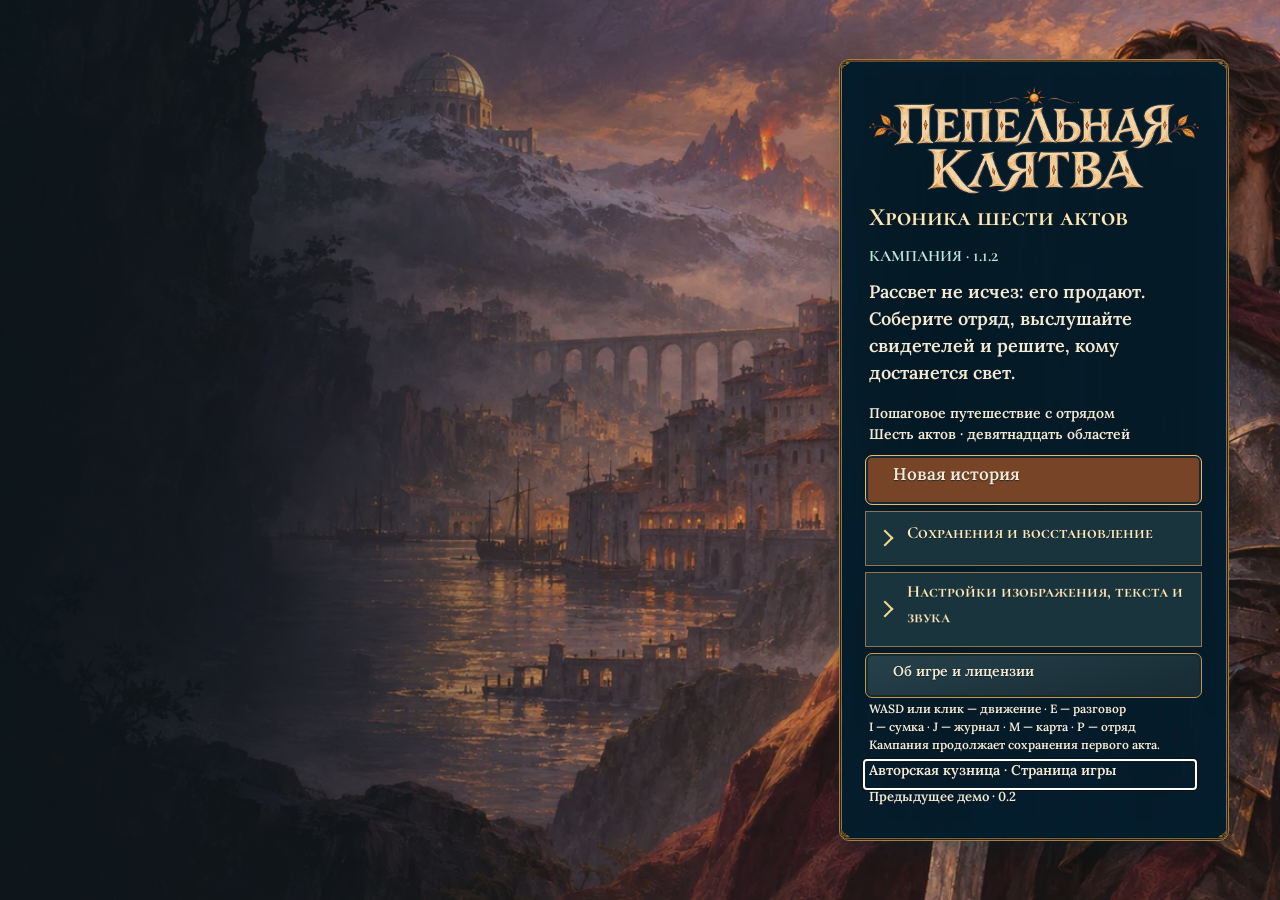
==== act1.html @ 3344eede "Release Ashen Oath 1.1.2 with motion-captured locomotion" ====
<!doctype html>
<html lang="ru"><head><meta charset="utf-8"><meta name="viewport" content="width=device-width,initial-scale=1,viewport-fit=cover"><meta name="theme-color" content="#132b36"><title>Пепельная клятва · Кампания — Авторская кузница</title><link rel="stylesheet" href="act1.css?v=0.16.0-demo-poster-20261105-0717dfc3104f"><link rel="stylesheet" href="interface-windows.css?v=0.16.0-demo"><link rel="stylesheet" href="navigation.css?v=0.16.0-demo-phonehud2"><link rel="stylesheet" href="quest-arrow.css?v=0.16.0-demo"><link rel="stylesheet" href="loader-ads.css?v=20261113-vk4"><link rel="stylesheet" href="painted.css?v=roads-018"><link rel="stylesheet" href="forged.css?v=forged-019"><link rel="stylesheet" href="campaign.css?v=motion-110"></head><body>
<canvas id="actWorld" tabindex="-1" aria-label="Трёхмерный мир Пепельной клятвы"></canvas>
<div id="saveStatus" class="save-status" role="status" aria-live="polite"></div><div id="actHud" hidden></div><div id="actToast" role="status" aria-live="polite" hidden></div>
<section id="actMenu"><div id="menuCard" class="menu-card" role="region" aria-label="Главное меню"></div></section>
<div id="areaLoading" data-area-loading hidden><progress id="areaProgress" max="100" aria-label="Готовность локации"></progress></div>
<dialog id="gameModal" class="modal" aria-label="Окно игры"><div id="modalContent" class="panel"></div></dialog>
<input type="file" id="saveFile" accept=".json,.rpgsave.json" hidden>
<script src="loader-ads.js?v=20261113-vk4" defer></script>
<script type="module" src="src/act1/main.js?v=stride-112"></script>
</body></html>
---- act1.css ----
:root{color-scheme:dark;--ink:#ecdfc1;--gold:#c6a15e;--black:#10151b}*{box-sizing:border-box}html,body{margin:0;width:100%;height:100%;overflow:hidden;background:#131b20}button,input{font:inherit}button{cursor:pointer}button:disabled{cursor:default;opacity:.48}button:focus-visible,[tabindex]:focus-visible,input:focus-visible{outline:2px solid #f4d580;outline-offset:4px}[hidden]{display:none!important}#actWorld{position:fixed;inset:0;width:100%;height:100%;touch-action:none}.bitmap-text{display:block;max-width:100%;height:auto;object-fit:contain;pointer-events:none;user-select:none}.sprite{background-repeat:no-repeat;background-size:400% 400%;flex-shrink:0}.sprite.icons{background-image:url(assets/act1/item-icons.png);width:58px;height:58px}.sprite.portraits{background-image:url(assets/act1/portraits.png);width:76px;height:76px;border:1px solid #bd9b5266;border-radius:7px}.panel{position:relative;padding:36px 30px 26px;isolation:isolate}.panel:before{content:'';position:absolute;inset:0;background-image:url(assets/act1/ui-kit.png);background-size:400% 400%;background-position:var(--cell-x,0%) var(--cell-y,0%);pointer-events:none;z-index:-1}.panel:after{content:'';position:absolute;inset:25px 23px 23px;background:#10171bf0;z-index:-2;pointer-events:none}.paint-button{position:relative;border:0;background-image:url(assets/act1/ui-kit.png);background-size:400% 400%;background-position:0% 33.333%;background-color:transparent;min-height:52px;min-width:125px;padding:14px 24px;display:flex;align-items:center;justify-content:center;gap:8px}.paint-button:hover:not(:disabled){background-position:33.333% 33.333%}.paint-button:active:not(:disabled){background-position:66.666% 33.333%}.paint-button.small{min-height:42px;padding:10px 16px;min-width:90px}.paint-button.selected{filter:brightness(1.35)}#actHud{position:fixed;inset:0;pointer-events:none}#actHud button,#actHud .party-card{pointer-events:auto}.hud-top{position:absolute;top:10px;left:18px;right:18px;display:flex;gap:12px;align-items:flex-start;justify-content:space-between}.objective-panel{width:min(430px,44vw)}.hud-controls{display:flex;gap:4px;flex-wrap:wrap;justify-content:flex-end;max-width:460px}.party-strip{position:absolute;bottom:12px;left:12px;display:flex;gap:4px;max-width:65vw}.party-card{width:176px;padding:29px 17px 18px;display:flex;gap:7px;align-items:center;cursor:pointer}.party-card .portraits{width:52px;height:64px}.party-card.active{filter:brightness(1.25)}.party-values{min-width:0;flex:1}.meter{height:6px;background:#0b1118;border:1px solid #7b7143;margin:4px}.meter i{display:block;height:100%;background:#b84f46}.meter.mp i{background:#508ca8}.near-panel{position:absolute;right:20px;bottom:18px;width:290px}.near-panel .paint-button{width:100%}.location-label{position:absolute;left:50%;top:8px;transform:translateX(-50%);padding:8px 18px;background:#0d171ba6;border-bottom:1px solid #b896514d}.battle-panel{position:absolute;right:18px;bottom:18px;width:min(550px,44vw);max-height:73vh;overflow:auto}.battle-targets{display:flex;gap:4px;flex-wrap:wrap;margin:8px 0}.battle-actions{display:grid;grid-template-columns:1fr 1fr;gap:4px}.battle-log{max-height:100px;overflow:auto;background:#0d141bbb;padding:8px;border:1px solid #8a714444}.battle-items{max-height:170px;overflow:auto}.modal{width:min(1080px,94vw);max-height:91vh;overflow:auto;padding:46px 38px 30px;border:0;background:#111a20f2;color:var(--ink);border-radius:9px;box-shadow:0 25px 120px #000e}.modal::backdrop{background:#050910aa;backdrop-filter:blur(4px)}.modal:before{position:fixed;pointer-events:none}.modal-header{display:flex;align-items:center;justify-content:space-between;gap:12px;margin-bottom:12px}.modal-body{position:relative}.row{display:flex;align-items:center;gap:12px}.column{display:flex;flex-direction:column;gap:10px}.wrap{flex-wrap:wrap}.grow{flex:1;min-width:0}.scroll{max-height:65vh;overflow:auto;padding-right:7px}.dialogue-row{align-items:flex-start;min-height:155px}.dialogue-row .portraits{width:156px;height:190px}.choice-list{display:flex;flex-direction:column;gap:4px;margin-top:16px}.choice-list .paint-button{justify-content:flex-start;padding:17px 28px}.inventory-layout{display:grid;grid-template-columns:210px 1fr 240px;gap:16px}.bag-grid{display:grid;grid-template-columns:repeat(6,minmax(48px,1fr));gap:6px}.item-slot{position:relative;min-width:0;aspect-ratio:1;border:0;background-image:url(assets/act1/ui-kit.png);background-size:400% 400%;background-position:0% 66.666%;background-color:transparent;padding:8px;display:grid;place-items:center;touch-action:none;cursor:pointer}.item-slot .icons{width:100%;height:100%}.item-slot img.qty{position:absolute;right:3px;bottom:2px;width:auto;max-width:75%;height:18px}.item-slot.selected{outline:2px solid #edcb75}.item-slot.drag-over{outline:3px solid #83c9a4}.item-slot.gear-slot{width:72px;height:72px}.gear-row{display:flex;align-items:center;gap:6px;margin:8px 0}.item-detail{padding:14px;background:#090f16a8;border:1px solid #8c733b66;min-height:230px}.drag-preview{position:fixed;width:72px;height:72px;pointer-events:none;z-index:1000;filter:drop-shadow(0 7px 7px #0009)}.shop-list{display:grid;grid-template-columns:repeat(2,1fr);gap:8px}.shop-entry{display:flex;align-items:center;border:1px solid #9f865a44;padding:8px;gap:9px}.quest-entry{border-bottom:1px solid #9b824d44;padding:10px 0}.quest-entry.done{opacity:.55}.world-map{width:100%;height:300px;object-fit:contain;background:#111d23;border:1px solid #8d784e66}#actToast{position:fixed;left:50%;bottom:215px;transform:translateX(-50%);pointer-events:none;z-index:70;background:#10201fe8;border:1px solid #ab8b4d66;padding:8px 18px;border-radius:5px;max-width:80vw}#actMenu{position:fixed;inset:0;background:#0e171d url(assets/act1/gilded-menu-background.png?v=poster-20261105-0717dfc3104f) center/cover;z-index:90;display:flex;align-items:center;justify-content:flex-end;padding:5vw}.menu-card{width:400px;max-height:90vh;overflow:auto;background:#0b131ad4;padding:32px;border:1px solid #ad8e4655;border-radius:8px;box-shadow:0 15px 60px #0009}.menu-card .paint-button{width:100%;margin:5px 0}.menu-card .intro{margin:12px 0 20px}.menu-setting{display:flex;align-items:center;justify-content:space-between;margin:10px 0}.menu-setting input{width:130px;accent-color:#bd9658}::-webkit-scrollbar{width:8px}::-webkit-scrollbar-thumb{background:#76633e;border-radius:5px}body.reduced *{scroll-behavior:auto!important}@media(max-width:1000px){.hud-controls{max-width:320px}.hud-controls .paint-button{min-width:70px;padding:10px 14px}.party-card{width:137px;padding:22px 11px 15px}.party-card .portraits{width:42px;height:50px}.objective-panel{width:330px;padding:30px 23px 22px}.inventory-layout{grid-template-columns:160px 1fr}.item-detail{grid-column:1/-1;min-height:100px}.battle-panel{width:430px}.menu-card{width:360px}}@media(max-width:700px){.hud-top{left:5px;right:5px;top:5px}.location-label{display:none}.objective-panel{width:52vw;padding:25px 17px 16px}.hud-controls{max-width:44vw}.party-strip{max-width:100vw;left:0;bottom:0;gap:0}.party-card{width:24vw;padding:25px 10px 15px;display:block}.party-card .portraits{display:none}.near-panel{bottom:145px;right:8px;width:230px}.battle-panel{width:94vw;right:3vw;bottom:140px;max-height:48vh}.inventory-layout{grid-template-columns:1fr}.bag-grid{grid-template-columns:repeat(5,1fr)}.gear-row{display:inline-flex}.shop-list{grid-template-columns:1fr}.dialogue-row .portraits{width:90px;height:120px}.modal{padding:26px 18px}.menu-card{width:100%;background:#0b131aeb}#actMenu{padding:4vw;align-items:flex-end}.menu-card .intro{display:none}}

.modal{padding:0;background:transparent}.modal>.panel{min-height:260px;padding:48px 40px 35px}.modal:before{content:none}

.save-status{position:fixed;left:22px;bottom:178px;pointer-events:none;z-index:6;padding:2px 8px;background:#101a20b8;border-radius:3px}@media(max-width:700px){.save-status{bottom:130px}}
@media (min-width:701px) and (max-width:1300px){.battle-panel{bottom:170px;max-height:calc(100vh - 250px)}}
.battle-panel{pointer-events:auto}
/* Readable surfaces, preserving the gold, steel and crimson palette. */
.panel{isolation:auto;padding:14px;background:linear-gradient(145deg,#292b2aee,#10171df2);border:2px solid #a58146;border-radius:8px;box-shadow:inset 0 0 0 2px #191a1b,0 5px 18px #0008}
.panel:before,.panel:after{content:none}
.paint-button,.paint-button.small{background-image:none;background:linear-gradient(#473d30,#232422);border:1px solid #b28b51;border-radius:6px;min-width:0;min-height:44px;padding:8px 10px;box-shadow:inset 0 1px #f0c97940}
.paint-button:hover:not(:disabled){background:#594a35}.paint-button:active:not(:disabled){background:#693b32}
.item-slot{background-image:none;background:#20242a;border:1px solid #987948;border-radius:5px}
.bitmap-text{flex-shrink:1;min-width:0;max-width:100%;height:auto}
#actHud{display:grid;grid-template-columns:minmax(0,1fr) minmax(280px,38%);grid-template-rows:auto minmax(0,1fr) auto;gap:8px;padding:8px}
.hud-top{position:relative;inset:auto;grid-column:1/-1;grid-row:1;align-items:start}.objective-panel{width:min(360px,45%)}.hud-controls{max-width:58%}
.location-label{top:4px;z-index:2;pointer-events:none}
.party-strip{position:relative;inset:auto;grid-column:1/-1;grid-row:3;max-width:100%;overflow-x:auto;overflow-y:hidden;pointer-events:auto;align-items:stretch}
.party-card{flex:0 0 165px;width:165px;padding:8px;min-width:0}.party-card .portraits{width:48px;height:56px}
.battle-panel{position:relative;inset:auto;grid-column:2;grid-row:2;width:auto;max-height:100%;min-height:0;overflow:auto;pointer-events:auto;align-self:stretch}
.near-panel{position:relative;inset:auto;grid-column:2;grid-row:2;align-self:end;justify-self:end;width:min(290px,100%);pointer-events:auto}
.battle-actions{grid-template-columns:repeat(2,minmax(0,1fr))}.battle-targets .paint-button{flex:1 1 130px}.battle-log{pointer-events:auto}
@media(max-width:700px){#actHud{grid-template-columns:minmax(60px,1fr) minmax(0,68%);gap:4px;padding:4px}.hud-top{gap:4px}.objective-panel{width:48%;padding:8px;max-height:22vh;overflow:auto}.hud-controls{max-width:50%;gap:2px}.hud-controls .paint-button{padding:5px;min-height:36px}.party-card{flex-basis:145px;width:145px;display:flex;padding:6px}.party-card .portraits{display:block;width:35px;height:44px}.battle-panel{width:auto;max-height:100%;padding:8px}.near-panel{width:min(230px,100%)}.save-status{display:none}}
/* The supplied ImageGen atlas has unequal rectangles, not 4×4 cells.
   Bounds in the 1254×1254 source: panel (0,10,390,370),
   button (0,430,320,142), slot (0,600,320,300). */
.panel{isolation:isolate}
.panel:before{content:'';position:absolute;inset:0;display:block;background-image:url(assets/act1/ui-kit.png);background-repeat:no-repeat;background-size:321.54% 338.92%;background-position:0% 1.13%;opacity:.32;z-index:-1;pointer-events:none}
.paint-button,.paint-button.small{background-image:linear-gradient(#191d1bd9,#191d1be8),url(assets/act1/ui-kit.png);background-size:100% 100%,391.875% 883.10%;background-position:center,0% 38.67%;background-repeat:no-repeat}
.paint-button:hover:not(:disabled){background-image:linear-gradient(#694b31b8,#352920d9),url(assets/act1/ui-kit.png)}
.paint-button:active:not(:disabled){background-image:linear-gradient(#703a31c9,#35201dda),url(assets/act1/ui-kit.png)}
.item-slot{background-image:linear-gradient(#191d1bb3,#191d1bc9),url(assets/act1/ui-kit.png);background-size:100% 100%,391.875% 418%;background-position:center,0% 62.89%;background-repeat:no-repeat}
/* Reserve location within the objective, keeping navigation unobscured. */
.location-label{position:relative;top:auto;left:auto;transform:none;margin-top:5px;padding:3px 0;background:none;border:0}
.save-status{position:fixed;left:8px;top:50%;bottom:auto;right:auto;opacity:.78}
@media(min-width:1100px){.party-strip{grid-column:1;grid-row:3}.battle-panel{grid-column:2;grid-row:2 / 4}}
@media(max-width:1099px){.party-strip{grid-column:1 / -1;grid-row:3}.battle-panel{grid-column:2;grid-row:2}}
.party-card.active{border:3px double #ffe5a1;box-shadow:inset 0 0 0 2px #7a3028,0 0 0 2px #382018,0 0 14px #e1a85199;filter:none}
/* Keep both target list and commands usable in compact battle viewports. */
@media(max-width:1099px){
 #actHud[data-mode="battle"] .objective-panel>img:nth-child(2),#actHud[data-mode="battle"] .objective-panel>img:nth-child(3){display:none}
 #actHud[data-mode="battle"] .objective-panel{padding:8px;width:min(260px,40%)}
 #actHud[data-mode="battle"] .party-card{flex:0 0 155px;width:155px;padding:6px;align-items:start}
 #actHud[data-mode="battle"] .party-card .portraits{display:none}
 #actHud[data-mode="battle"] .party-values{display:grid;grid-template-columns:minmax(0,1fr) minmax(0,1fr);gap:1px 4px;align-items:center}
 #actHud[data-mode="battle"] .party-values .meter{margin:1px;height:7px}
 #actHud[data-mode="battle"] .party-values>img{max-width:100%}
 #actHud[data-mode="battle"] .battle-targets{flex-wrap:nowrap;overflow:auto;max-height:110px;align-items:flex-start}
 #actHud[data-mode="battle"] .battle-targets .paint-button{flex:0 0 130px;max-height:105px;overflow:auto;align-items:flex-start}
 #actHud[data-mode="battle"] .battle-panel{padding:8px}
}
.item-slot img.qty{z-index:3;box-sizing:content-box;width:40px;max-width:none;height:auto;min-height:20px;padding:2px 3px;background:#15100df5;border:1px solid #e2c37d;border-radius:5px;box-shadow:0 1px 4px #000}
/* Combat command dock: compact header and party, with room for the battlefield. */
#actHud[data-mode="battle"]{grid-template-columns:minmax(0,1fr) minmax(280px,330px)}
#actHud[data-mode="battle"] .objective-panel>img:nth-child(2),#actHud[data-mode="battle"] .objective-panel>img:nth-child(3){display:none}
#actHud[data-mode="battle"] .objective-panel{padding:8px;width:min(260px,40%)}
#actHud[data-mode="battle"] .party-card{flex:0 0 160px;width:160px;padding:6px;align-items:start}
#actHud[data-mode="battle"] .party-card .portraits{display:none}
#actHud[data-mode="battle"] .party-values{display:grid;grid-template-columns:minmax(0,1fr) minmax(0,1fr);gap:1px 4px;align-items:center}
#actHud[data-mode="battle"] .party-values .meter{margin:1px;height:7px}
#actHud[data-mode="battle"] .battle-panel{padding:8px}
#actHud[data-mode="battle"] .battle-targets{display:flex;flex-wrap:nowrap;overflow:auto;max-height:76px;align-items:stretch;margin:4px 0}
#actHud[data-mode="battle"] .battle-targets .paint-button{flex:1 0 96px;max-height:72px;overflow:auto;padding:4px;align-items:start}
.battle-actions{grid-template-columns:repeat(2,minmax(0,1fr));gap:3px}
.battle-actions .paint-button,.battle-actions .paint-button.small{min-height:43px;padding:4px 5px;justify-content:flex-start;gap:4px}
.battle-actions .combat-primary{min-height:52px;border-width:2px}
.combat-icon{width:32px;height:32px;flex:0 0 32px;background-repeat:no-repeat}
.battle-intel,.battle-log{pointer-events:auto;margin:3px 0;max-height:100px;overflow:auto;font-size:13px}
.battle-intel summary,.battle-log summary{cursor:pointer;display:flex;align-items:center;min-height:28px;color:#e3c895}
.battle-intel summary .bitmap-text,.battle-log summary .bitmap-text{display:inline-block}
@media(max-width:700px){#actHud[data-mode="battle"]{grid-template-columns:minmax(45px,1fr) minmax(240px,60%)}#actHud[data-mode="battle"] .party-card{flex-basis:140px;width:140px}}
/* ImageGen combat atlas 1774×887, four columns by two rows. */
.combat-icon{background-image:url(assets/act1/combat-actions-v1.png);background-size:400% 200%}
.combat-icon-attack{background-position:0% 0%}.combat-icon-defend{background-position:33.333% 0%}.combat-icon-item{background-position:66.667% 0%}.combat-icon-flee{background-position:100% 0%}
.combat-icon-fire{background-position:0% 100%}.combat-icon-ice{background-position:33.333% 100%}.combat-icon-heal{background-position:66.667% 100%}.combat-icon-arcane{background-position:100% 100%}
#actHud[data-mode="battle"] .battle-panel{align-self:start;max-height:100%}
#actHud[data-mode="battle"] .party-strip{align-items:flex-end}
#actHud[data-mode="battle"] .party-values{display:block}
#actHud[data-mode="battle"] .party-heading{min-width:0}
#actHud[data-mode="battle"] .party-vital{display:grid;grid-template-columns:minmax(0,1fr) 70px;align-items:center;gap:4px}
#actHud[data-mode="battle"] .battle-targets{max-height:none;align-items:stretch}
#actHud[data-mode="battle"] .battle-targets .paint-button{max-height:none;overflow:visible;align-items:center}
@media(min-width:701px) and (max-width:1099px){#actHud[data-mode="battle"]{grid-template-columns:minmax(0,1fr) 300px}}
#actHud[data-mode="battle"] .battle-targets .paint-button{flex:1 0 76px}
.battle-actions .paint-button{position:relative}
.battle-actions .paint-button:has(.combat-cost){min-height:52px;padding-bottom:14px}
.combat-cost{position:absolute;right:3px;bottom:1px;padding:0 2px;background:#141718ee;border:1px solid #80683c;border-radius:3px;line-height:1;pointer-events:none}
#actHud[data-mode="battle"] .hud-controls .paint-button{min-height:36px;padding:6px 8px}
@media(max-width:1099px){.battle-actions .combat-icon{width:28px;height:28px;flex-basis:28px}#actHud[data-mode="battle"] .battle-targets .paint-button{padding:2px;min-height:44px}}
#actHud[data-mode="battle"] .party-card{padding:4px}
.battle-actions{gap:2px}
.battle-actions .paint-button:has(.combat-cost){padding-bottom:4px}
.battle-actions .paint-button:has(.combat-cost)>.bitmap-text{align-self:flex-start}
/* Combat layout inspired by the supplied references: free central arena,
   narrow party column and a bottom command strip. */
#actHud[data-mode="battle"] .objective-panel{display:none}
#actHud[data-mode="battle"] .hud-top{justify-content:flex-end}
#actHud[data-mode="battle"] .hud-controls{max-width:100%}
#actHud[data-mode="battle"] .party-strip{position:absolute;top:65px;right:8px;bottom:148px;left:auto;width:170px;max-width:none;display:flex;flex-direction:column;align-items:stretch;overflow:auto}
#actHud[data-mode="battle"] .party-card{width:100%;flex:0 0 auto;min-height:0;align-items:center}
#actHud[data-mode="battle"] .party-card .portraits{display:block;width:35px;height:44px}
#actHud[data-mode="battle"] .party-values{min-width:0}
#actHud[data-mode="battle"] .party-vital{grid-template-columns:minmax(0,1fr) 55px}
#actHud[data-mode="battle"] .battle-panel{position:absolute;left:8px;right:186px;bottom:8px;width:auto;height:auto;max-height:none;overflow:visible;display:block;padding:5px;background:#10171bee}
#actHud[data-mode="battle"] .battle-actions{display:grid;grid-template-columns:repeat(8,minmax(0,1fr));gap:3px}
#actHud[data-mode="battle"] .battle-actions .paint-button{min-width:0}
#actHud[data-mode="battle"] .combat-heading{position:absolute;left:0;bottom:calc(100% + 74px);background:#10171bdc;border:1px solid #937744;border-radius:4px;padding:3px 8px;pointer-events:auto}
#actHud[data-mode="battle"] .battle-targets{position:absolute;bottom:calc(100% + 4px);left:0;width:auto;max-width:65%;max-height:65px;margin:0;overflow:auto;pointer-events:auto}
#actHud[data-mode="battle"] .battle-targets .paint-button{flex:0 0 80px;min-height:44px}
#actHud[data-mode="battle"] .battle-intel,#actHud[data-mode="battle"] .battle-log{position:absolute;bottom:calc(100% + 5px);width:170px;max-height:155px;overflow:auto;background:#10171bf5;border:1px solid #937744;border-radius:4px;padding:2px 5px}
#actHud[data-mode="battle"] .battle-intel{right:178px}
#actHud[data-mode="battle"] .battle-log{right:0}
#actHud[data-mode="battle"] .combat-prompt,#actHud[data-mode="battle"] .battle-panel>.row,#actHud[data-mode="battle"] .battle-items{position:relative;max-height:100px;overflow:auto;pointer-events:auto;background:#10171bf5}
@media(max-width:900px){
 #actHud[data-mode="battle"] .party-strip{top:55px;right:4px;bottom:150px;width:140px}
 #actHud[data-mode="battle"] .party-card .portraits{width:28px;height:36px}
 #actHud[data-mode="battle"] .battle-panel{left:4px;right:150px;bottom:4px}
 #actHud[data-mode="battle"] .battle-actions{grid-template-columns:repeat(4,minmax(0,1fr))}
 #actHud[data-mode="battle"] .battle-intel,#actHud[data-mode="battle"] .battle-log{width:140px}
 #actHud[data-mode="battle"] .battle-intel{right:148px}
}
#actHud[data-mode="battle"] .combat-heading{position:fixed;top:58px;left:8px;bottom:auto}
@media(max-width:900px){#actHud[data-mode="battle"] .battle-targets{max-width:calc(100% - 300px)}}
#actHud[data-mode="battle"] .party-strip,#actHud[data-mode="battle"] .battle-panel{grid-area:auto}
#actHud[data-mode="battle"] .party-card{position:relative;display:block}
#actHud[data-mode="battle"] .party-card .portraits{position:absolute;right:4px;top:4px;width:25px;height:30px}
#actHud[data-mode="battle"] .party-heading{padding-right:28px}
#actHud[data-mode="battle"] .party-vital{grid-template-columns:minmax(0,1fr) 55px}
#actHud[data-mode="battle"] .party-strip{bottom:8px}
#actHud[data-mode="battle"] .party-vital{grid-template-columns:minmax(24px,1fr) 75px}
#actHud[data-mode="battle"] .battle-panel{max-width:900px}
.battle-actions .paint-button.icon-only{justify-content:center;padding:4px;min-height:52px}
.combat-tooltip{position:absolute;bottom:calc(100% + 65px);left:50%;transform:translateX(-50%);display:none;width:150px;padding:5px;background:#10171bf7;border:1px solid #c49e5b;border-radius:4px;z-index:10;pointer-events:none}
.icon-only:hover .combat-tooltip,.icon-only:focus-visible .combat-tooltip{display:block}
/* Target guidance and inventory selection float above the target strip. */
#actHud[data-mode="battle"] .combat-prompt,#actHud[data-mode="battle"] .battle-panel>.row,#actHud[data-mode="battle"] .battle-items{position:absolute;left:0;right:auto;width:min(460px,100%);max-height:min(150px,30vh);overflow:auto;z-index:7;border:1px solid #a18351;border-radius:5px;padding:5px;background:#10171bf5}
#actHud[data-mode="battle"] .combat-prompt{bottom:calc(100% + 78px)}
#actHud[data-mode="battle"] .battle-panel>.row,#actHud[data-mode="battle"] .battle-items{bottom:calc(100% + 135px)}
#actHud[data-mode="battle"] .battle-actions .paint-button:not(.icon-only){display:flex;flex-direction:column;justify-content:center;align-items:center;gap:0;min-height:66px;padding:2px}
#actHud[data-mode="battle"] .battle-actions .paint-button:not(.icon-only) .combat-icon{width:28px;height:28px;flex-basis:28px}
.battle-actions .paint-button:hover .combat-tooltip,.battle-actions .paint-button:focus-visible .combat-tooltip{display:block}
body:has(#actHud[data-mode="battle"]:not([hidden])) .save-status{top:108px;left:8px;bottom:auto;max-width:250px;pointer-events:none}

/* Gilded Cyrillic reference styling; all visible glyphs remain raster images. */
.gilded-brand{display:block;width:330px;max-width:100%;height:auto;margin:0 auto 8px}
.paint-button{border-color:#b78a42}.paint-button:focus-visible{outline:2px solid #9be2d8;outline-offset:3px}
.chosen-action{border:2px solid #ffdc82!important;box-shadow:0 0 0 2px #286e6a,inset 0 0 20px #3fa8a654,0 0 16px #ffd97885!important;background-color:#173c3c!important}
.chosen-target{border:2px solid #9de9df!important;box-shadow:0 0 0 2px #d7ae54,inset 0 0 18px #4cad9a66,0 0 15px #8debdca6!important}
.turn-order{position:fixed;top:56px;left:344px;right:186px;height:57px;display:flex;gap:4px;padding:3px;overflow-x:auto;overflow-y:hidden;pointer-events:auto;z-index:5;background:#0b1d20df;border:1px solid #927744;border-radius:5px;scrollbar-width:thin;scrollbar-color:#c59c56 #142629}
.turn-entry{flex:0 0 94px;padding:2px 5px;border:1px solid #77633d;border-radius:3px;background:#1d2a29;min-width:0}
.turn-entry.enemy{border-color:#94604c;background:#372527}
.turn-entry.current{border:2px solid #ffdc8c;background:#264843;box-shadow:inset 0 0 12px #64c0b64d}
.turn-entry.acted{opacity:.5}.turn-entry.fallen{opacity:.28}
#actHud[data-mode="battle"] .combat-info{position:absolute;left:0;bottom:calc(100% + 66px);width:min(640px,100%);padding:6px 9px;border:1px solid #a78a4e;border-radius:5px;background:#0b1d22f5;max-height:min(180px,31vh);overflow:auto;pointer-events:auto;z-index:8}
.combat-info>.bitmap-text{display:block;max-width:100%}.combat-info:not(.expanded){padding:4px 8px}
.combat-choice-controls{display:flex;gap:8px;margin-top:4px}.combat-choice-controls .paint-button{min-height:35px;padding:3px 8px}
#actHud[data-mode="battle"] .battle-items{bottom:calc(100% + 133px);max-height:190px;z-index:10}
#actHud[data-mode="battle"] .battle-intel,#actHud[data-mode="battle"] .battle-log{max-height:180px}
@media(max-width:1000px){.turn-order{left:8px;right:150px;top:104px;height:54px}.turn-entry{flex-basis:90px}.combat-info{font-size:13px}}
@media(max-width:700px){.turn-order{right:146px;top:98px}.turn-entry{flex-basis:82px}#actHud[data-mode="battle"] .combat-info{max-height:27vh}}
@media(min-width:1001px){#actHud[data-mode="battle"] .combat-info.expanded{position:fixed;left:auto;right:194px;bottom:95px;width:340px;max-height:230px}}

@media(max-width:1000px){
 #actHud[data-mode="battle"] .battle-panel.choosing .battle-actions{display:none}
 #actHud[data-mode="battle"] .battle-panel.choosing .combat-info{position:relative;left:auto;right:auto;bottom:auto;width:100%;max-height:205px;margin:0;padding:5px;border:2px solid #70c5bb;box-shadow:inset 0 0 16px #28625e55}
 #actHud[data-mode="battle"] .battle-panel.choosing .battle-items{bottom:calc(100% + 65px)}
 #actHud[data-mode="battle"] .battle-panel.choosing .combat-info .bitmap-text{max-width:100%}
}
.turn-order{height:64px}@media(max-width:1000px){.turn-order{height:70px}}

/* Revival uses the existing bitmap lettering, gold borders and teal accents. */
.party-card.fallen{border-color:#b18463;box-shadow:inset 0 0 0 1px #90d5b86b}
.party-card.fallen .portraits{filter:grayscale(.85);opacity:.75}
.revival-targets{display:flex;flex-wrap:wrap;gap:8px;margin-bottom:14px}
.revival-targets .selected{border-color:#91e4ca;box-shadow:0 0 0 2px #79c7b54d}
.revival-heading .portraits{width:75px;height:100px}
.revival-method{display:flex;flex-direction:column;gap:8px;align-items:flex-start;padding:13px;margin:12px 0;border:1px solid #8a7249;border-radius:7px;background:#132026e8}
.revival-method>.paint-button{max-width:100%;margin-top:3px}
.revival-camp{margin-top:18px;margin-bottom:10px;border-left:3px solid #83cbb3;padding-left:13px}
#actHud[data-mode="battle"] .battle-actions.has-revival{grid-template-columns:repeat(9,minmax(0,1fr))}
@media(max-width:900px){#actHud[data-mode="battle"] .battle-actions.has-revival{grid-template-columns:repeat(5,minmax(0,1fr))}.revival-heading .portraits{width:54px;height:72px}}

.drag-feedback{position:fixed;z-index:1001;pointer-events:none;max-width:300px;padding:8px;background:#101c20f5;border:1px solid #c6a15e;border-radius:5px}.item-slot[data-drop-state="invalid"]{outline:3px dashed #e79179}.item-slot[data-drop-state="merge"]{outline:3px double #e8d282}.item-slot[data-drop-state="swap"]{outline:3px double #83c9de}

.item-slot{touch-action:pan-y pinch-zoom}.item-slot:focus-visible{outline-offset:2px}

/* Compact combat: the target strip owns the panel width only once. */
@media(max-width:900px){
 #actHud[data-mode="battle"] .battle-targets{width:100%;max-width:100%;flex-wrap:nowrap;overflow-x:auto;overflow-y:hidden;max-height:none;scroll-padding:4px}
 #actHud[data-mode="battle"] .battle-targets .paint-button{flex:0 0 72px;min-width:64px;min-height:48px}
 #actHud[data-mode="battle"] .combat-choice-controls{flex-wrap:wrap}
 #actHud[data-mode="battle"] .combat-choice-controls .paint-button{min-height:44px}
}
@media(max-width:480px){
 #actHud[data-mode="battle"] .party-strip{width:122px;right:4px}
 #actHud[data-mode="battle"] .battle-panel{right:134px;min-width:0}
 #actHud[data-mode="battle"] .battle-targets .paint-button{flex-basis:66px}
 #actHud[data-mode="battle"] .battle-intel{right:0;bottom:calc(100% + 62px);max-width:100%}
 #actHud[data-mode="battle"] .battle-log{right:0;max-width:100%}
 #actHud[data-mode="battle"] .battle-actions.has-revival{grid-template-columns:repeat(3,minmax(0,1fr))}
}
@media(max-height:460px) and (max-width:900px){
 #actHud[data-mode="battle"] .battle-panel{max-height:calc(100dvh - 156px);overflow-y:auto;overflow-x:hidden}
 #actHud[data-mode="battle"] .battle-targets,#actHud[data-mode="battle"] .combat-info,#actHud[data-mode="battle"] .combat-heading,#actHud[data-mode="battle"] .battle-intel,#actHud[data-mode="battle"] .battle-log,#actHud[data-mode="battle"] .battle-items{position:relative;inset:auto;width:100%;max-width:100%;margin-bottom:4px}
 #actHud[data-mode="battle"] .combat-info{max-height:110px}
}

/* Cover viewports reserve physical safe areas and track browser chrome. */
:root{--safe-top:env(safe-area-inset-top,0px);--safe-right:env(safe-area-inset-right,0px);--safe-bottom:env(safe-area-inset-bottom,0px);--safe-left:env(safe-area-inset-left,0px)}
html,body{height:100dvh}
#actHud{inset:var(--safe-top) var(--safe-right) var(--safe-bottom) var(--safe-left)}
#actMenu{padding:max(4vw,var(--safe-top)) max(4vw,var(--safe-right)) max(4vw,var(--safe-bottom)) max(4vw,var(--safe-left));height:100dvh}
.menu-card{max-height:calc(100dvh - var(--safe-top) - var(--safe-bottom) - 24px)}
.modal{max-width:calc(100vw - var(--safe-left) - var(--safe-right) - 20px);max-height:calc(100dvh - var(--safe-top) - var(--safe-bottom) - 20px);scroll-padding:16px}
.modal-header{position:sticky;top:0;z-index:20;background:#111a20fa;padding:4px 0}
.modal-header>.paint-button{flex-shrink:0;min-height:44px}
.turn-order{top:calc(56px + var(--safe-top));left:calc(344px + var(--safe-left));right:calc(186px + var(--safe-right))}
#actHud[data-mode="battle"] .combat-heading{top:calc(58px + var(--safe-top));left:calc(8px + var(--safe-left))}
@media(max-width:1000px){.turn-order{top:calc(104px + var(--safe-top));left:calc(8px + var(--safe-left));right:calc(150px + var(--safe-right))}}
@media(max-width:700px){.turn-order{top:calc(98px + var(--safe-top));right:calc(134px + var(--safe-right))}}
@media(max-height:460px) and (max-width:900px){#actHud[data-mode="battle"] .combat-heading{top:auto;left:auto}}

.modal-feedback:empty{display:none}.modal-feedback{position:sticky;top:64px;z-index:19;margin:0 0 12px;padding:10px;border:1px solid #b99857;border-radius:5px;background:#19282bfa}.choice-list>.bitmap-text{margin:0 12px 12px;max-width:calc(100% - 24px)}

.field-healing{padding:10px;margin:10px 0;border:1px solid #6c947f;border-radius:5px;background:#142326}.field-healing>summary{cursor:pointer;min-height:44px;display:flex;align-items:center}.field-healing>.paint-button{margin:5px 0 12px;max-width:100%}.quest-entry>.paint-button{margin-top:10px}.field-healing>.bitmap-text{margin-top:7px}

/* Compact remediation: transparent wrappers preserve desktop flow. */
.party-condition,.combat-info-copy{display:contents}
/* Bounded compact HUD. All geometry overrides exclude 1265x720 desktop. */
@media (max-width:760px), (max-height:460px){
 #actHud[data-mode="battle"]{display:block;padding:0}
 #actHud[data-mode="battle"] ::-webkit-scrollbar{width:6px;height:6px}
 #actHud[data-mode="battle"] .hud-top{position:absolute;top:4px;left:4px;right:4px;bottom:auto;display:block;height:52px;min-width:0;margin:0}
 #actHud[data-mode="battle"] .hud-controls{display:flex;flex-wrap:nowrap;justify-content:flex-start;gap:4px;width:100%;max-width:100%;height:52px;overflow-x:auto;overflow-y:hidden;pointer-events:auto;scroll-padding:4px}
 #actHud[data-mode="battle"] .hud-controls .paint-button{flex:0 0 104px;min-width:104px;min-height:44px;height:44px;padding:5px 7px}
 #actHud[data-mode="battle"] .hud-controls .paint-button:last-child{position:sticky;right:0;z-index:3;box-shadow:-5px 0 9px #081419d9}
 #actHud[data-mode="battle"] .turn-order{top:calc(60px + var(--safe-top));left:calc(4px + var(--safe-left));right:calc(124px + var(--safe-right));height:44px;padding:2px;min-width:0}
 #actHud[data-mode="battle"] .turn-entry{flex:0 0 86px;display:flex;align-items:center;min-width:0;padding:2px 4px}
 #actHud[data-mode="battle"] .turn-entry>.bitmap-text:last-child{display:none}
 #actHud[data-mode="battle"] .party-strip{position:absolute;left:auto;right:4px;top:60px;bottom:140px;width:112px;max-width:112px;max-height:280px;display:flex;flex-direction:column;gap:3px;overflow:auto;padding:2px}
 #actHud[data-mode="battle"] .party-card{display:block;flex:0 0 auto;width:100%;min-height:76px;padding:4px}
 #actHud[data-mode="battle"] .party-card .portraits{display:none}
 #actHud[data-mode="battle"] .party-heading{padding-right:0;max-height:42px;overflow:hidden}
 #actHud[data-mode="battle"] .party-vital{grid-template-columns:minmax(12px,1fr) 60px;gap:2px}
 #actHud[data-mode="battle"] .party-condition{display:none}
 #actHud[data-mode="battle"] .party-card:focus-within .party-condition{display:block;max-height:64px;overflow:auto;pointer-events:auto;background:#0d1d20;padding:3px 0}
 #actHud[data-mode="battle"] .battle-panel{position:absolute;left:4px;right:4px;top:auto;bottom:4px;width:auto;min-width:0;max-width:none;height:132px;max-height:132px;padding:4px;overflow:visible;display:grid;grid-template-columns:minmax(0,1fr) 94px 94px;grid-template-rows:50px 66px;gap:4px;background:#10171bf0}
 #actHud[data-mode="battle"] .battle-targets{position:static;inset:auto;grid-column:1;grid-row:1;display:flex;flex-wrap:nowrap;width:100%;max-width:100%;min-width:0;height:50px;max-height:50px;margin:0;overflow-x:auto;overflow-y:hidden}
 #actHud[data-mode="battle"] .battle-targets .paint-button{flex:0 0 76px;min-width:64px;height:44px;min-height:44px;padding:2px}
 #actHud[data-mode="battle"] .combat-heading{position:absolute;top:auto;right:auto;left:0;bottom:calc(100% + 4px);width:min(280px,100%);max-height:30px;overflow:auto;margin:0;padding:2px 5px}
 #actHud[data-mode="battle"] .battle-intel,#actHud[data-mode="battle"] .battle-log{position:static;inset:auto;grid-row:1;width:94px;max-width:94px;height:50px;max-height:50px;margin:0;padding:2px 4px;overflow:hidden}
 #actHud[data-mode="battle"] .battle-intel{grid-column:2}
 #actHud[data-mode="battle"] .battle-log{grid-column:3}
 #actHud[data-mode="battle"] .battle-intel>summary,#actHud[data-mode="battle"] .battle-log>summary{display:flex;align-items:center;min-height:44px;cursor:pointer}
 #actHud[data-mode="battle"] .battle-intel[open],#actHud[data-mode="battle"] .battle-log[open]{position:absolute;top:auto;bottom:calc(100% + 5px);left:auto;right:0;width:min(300px,100%);max-width:100%;height:auto;max-height:min(180px,46dvh);overflow:auto;z-index:24;background:#10171bfa}
 #actHud[data-mode="battle"] .battle-intel[open]{left:0;right:auto}
 #actHud[data-mode="battle"] .battle-actions,#actHud[data-mode="battle"] .battle-panel.choosing .battle-actions{grid-column:1/-1;grid-row:2;display:flex;flex-wrap:nowrap;align-items:stretch;gap:4px;min-width:0;height:66px;max-height:66px;overflow-x:auto;overflow-y:hidden;scroll-padding:4px}
 #actHud[data-mode="battle"] .battle-actions .paint-button{flex:0 0 82px;min-width:82px;width:82px;height:58px;min-height:58px;padding:3px}
 #actHud[data-mode="battle"] .battle-actions .paint-button.icon-only{flex-basis:64px;min-width:64px;width:64px;height:58px;min-height:58px}
 #actHud[data-mode="battle"] .battle-actions .paint-button:not(.icon-only){height:58px;min-height:58px;padding:3px}
 #actHud[data-mode="battle"] .battle-actions .paint-button:not(.icon-only) .combat-icon{width:24px;height:24px;flex-basis:24px}
 #actHud[data-mode="battle"] .combat-info:not(.expanded){display:none}
 #actHud[data-mode="battle"] .combat-info.expanded,#actHud[data-mode="battle"] .battle-panel.choosing .combat-info{position:absolute;inset:auto;left:0;right:0;bottom:calc(100% + 5px);width:100%;height:min(156px,42dvh);max-height:min(156px,42dvh);display:grid;grid-template-rows:minmax(0,1fr) auto;gap:3px;margin:0;padding:5px;overflow:hidden;z-index:22;background:#0b1d22fa}
 #actHud[data-mode="battle"] .combat-info-copy{display:block;min-width:0;min-height:0;overflow:auto}
 #actHud[data-mode="battle"] .combat-choice-controls{position:static;display:flex;flex-wrap:nowrap;gap:6px;min-height:44px;margin:0;background:#0b1d22}
 #actHud[data-mode="battle"] .combat-choice-controls .paint-button{min-height:44px;height:44px;min-width:96px;padding:4px 8px}
 #actHud[data-mode="battle"] .battle-items,#actHud[data-mode="battle"] .battle-panel.choosing .battle-items{position:absolute;inset:auto;left:0;right:0;bottom:calc(100% + min(156px,42dvh) + 10px);width:100%;max-height:min(170px,27dvh);overflow:auto;z-index:23;background:#10171bfa}
 #actHud[data-mode="battle"] .near-panel{left:4px;right:124px;bottom:4px;width:auto;max-height:90px;overflow:auto}
 body:has(#actHud[data-mode="battle"]:not([hidden])) #actToast{bottom:142px;left:4px;right:124px;transform:none;max-width:none;max-height:76px;overflow:auto;pointer-events:auto}
@media (min-width:481px) and (max-height:460px){
 #actHud[data-mode="battle"] .combat-info.expanded,#actHud[data-mode="battle"] .battle-panel.choosing .combat-info{left:0;right:auto;width:min(320px,54vw);height:112px;max-height:112px}
}
}

/* HUD50 B01: stable visible enemy identities, retaining world number mapping. */
#actHud[data-mode="battle"] .battle-targets .paint-button{flex-basis:128px;min-width:100px}
@media(max-width:760px),(max-height:460px){#actHud[data-mode="battle"] .battle-targets .paint-button{flex-basis:116px;min-width:100px}}

#actHud[data-mode="battle"] .combat-heading{max-width:calc(100vw - 195px)}
@media(max-width:760px),(max-height:460px){#actHud[data-mode="battle"] .combat-heading{width:min(430px,100%);max-width:100%;max-height:42px}}

.hud50-selection-summary{position:sticky;top:0;z-index:2;background:#0b1d22;padding:2px 0;border-bottom:1px solid #8e794a;margin-bottom:3px}

.battle-actions .hud50-unaffordable{border-style:dashed;filter:saturate(.6)}.hud50-shortage{position:absolute;left:2px;top:1px;background:#3a2725;border:1px solid #c3a067;pointer-events:none;max-width:calc(100% - 4px)}

#actHud[data-mode="battle"] .party-vital{display:flex;flex-direction:column-reverse;align-items:stretch;gap:0}.party-vital>.bitmap-text{width:100%!important}.party-vital .meter{width:100%;margin:0 0 2px!important;height:4px!important}

.hud50-health-warning{border-left:3px double #e3b086;padding-left:3px;background:#482b26}

#actHud[data-mode="battle"] .party-condition.hud50-condition-details{display:block;max-height:none;overflow:visible}.hud50-condition-details>summary{cursor:pointer;min-height:24px;display:flex;align-items:center}.hud50-condition-details[open]{max-height:115px!important;overflow:auto!important;background:#0d1d20}.hud50-condition-details>summary:focus-visible{outline:2px solid #9be2d8;outline-offset:1px}

.battle-actions .hud50-skill{flex-direction:column!important;gap:0!important;padding:3px 3px 15px!important}.battle-actions .hud50-skill>.bitmap-text{width:100%!important}.battle-actions .hud50-skill .combat-icon{width:22px!important;height:22px!important;flex-basis:22px!important}.battle-actions .hud50-skill .combat-cost{bottom:0;right:2px}.battle-actions .hud50-skill .hud50-shortage{top:0;left:1px;z-index:2}
@media(max-width:760px),(max-height:460px){#actHud[data-mode="battle"] .battle-actions .hud50-skill{flex-basis:92px;min-width:92px;width:92px;height:62px;min-height:62px}}

.battle-actions .hud50-group-start{margin-left:10px;border-left:4px double #e5c174!important}.battle-actions{scroll-padding-inline:8px}

.hud50-weakness{padding:3px;border-left:3px double #91d6c4;background:#163e36;margin-top:3px}

.hud50-area{border-bottom:1px solid #897044;margin-bottom:4px;padding-bottom:2px}

.hud50-objective-details{pointer-events:auto;margin-top:3px}.hud50-objective-details>summary{display:flex;align-items:center;min-height:32px;cursor:pointer}.hud50-objective-details[open]{max-height:35vh;overflow:auto}.hud50-objective{max-height:none!important;overflow:visible!important}
@media(max-width:700px){.hud50-objective{width:52%;padding:7px}.hud50-objective-details[open]{max-height:24vh}}

.hud50-objective-progress{border-left:3px solid #a6cead;padding:3px 4px;background:#15332e;margin-top:3px}

.hud50-near-primary{border-bottom:1px solid #a28750;padding-bottom:5px;margin-bottom:5px}.hud50-near-primary>.paint-button{border:2px solid #a9dfcb;background-color:#21433d}.hud50-near-secondary{margin-top:2px}

.hud50-near-primary{display:grid;grid-template-columns:30px minmax(0,1fr);gap:5px;align-items:center}.hud50-keycap{display:flex;justify-content:center;align-items:center;min-width:28px;min-height:28px;border:2px outset #b99a5b;border-radius:4px;background:#202a28}.hud50-keycap>.bitmap-text{width:100%!important}

.hud50-skill-inspection{margin-top:5px;padding:4px;border-top:2px dotted #adcebb;background:#20332f}.hud50-selection-summary+.hud50-skill-inspection{margin-top:3px}

/* HUD50 review remediation: description is secondary to actionable forecast. */
.hud50-action-description>summary{cursor:pointer;min-height:24px;display:flex;align-items:center}.hud50-action-description{margin-top:3px;border-top:1px solid #546c61}

/* HUD50 visual remediation: the selected target's numeric forecast precedes
   secondary cost/detail text in short landscape; confirmation remains 44px. */
@media(min-width:481px) and (max-height:460px){
 #actHud[data-mode="battle"] .combat-info.expanded,#actHud[data-mode="battle"] .battle-panel.choosing .combat-info{height:120px;max-height:120px;bottom:calc(100% + 3px)}
 #actHud[data-mode="battle"] .combat-info-copy{display:flex;flex-direction:column;align-items:stretch}
 #actHud[data-mode="battle"] .combat-info-copy>*{flex-shrink:0}
 #actHud[data-mode="battle"] .hud50-selection-summary{order:-2;margin-bottom:1px;position:static}
 #actHud[data-mode="battle"] .hud50-forecast{order:-1}
}
/* UI100: queue interaction uses the existing bronze/gold visual language. */
.turn-entry.ui100-interactive{cursor:pointer}.turn-entry.ui100-interactive:hover{outline:1px solid #e6c685}.turn-entry.ui100-interactive:focus-visible{outline:2px solid #9be2d8;outline-offset:2px}.ui100-line{max-width:100%;min-width:0}.ui100-summary{border:1px solid #aa89534d;background:#0b181de8;padding:7px;margin:5px 0}.ui100-title{margin-bottom:4px}.ui100-interactive{pointer-events:auto}

.ui100-health-forecast{width:100%}.ui100-hp-track{position:relative;height:7px;background:#10171b;border:1px solid #a98b53}.ui100-hp-track i{position:absolute;left:0;top:0;height:100%;display:block}.ui100-hp-before{background:repeating-linear-gradient(45deg,#cfac77,#cfac77 3px,#624b3b 3px,#624b3b 6px)}.ui100-hp-after{background:#a95d4c}.battle-targets .paint-button:has(.ui100-health-forecast){flex-wrap:wrap}.ui100-health-forecast .bitmap-text{max-height:25px}

.ui100-threat{border-left:4px double #e9be80}.battle-panel>.ui100-threat{position:relative;pointer-events:auto;max-height:105px;overflow:auto}.ui100-threat .bitmap-text{max-height:55px}

.ui100-status-strip{display:flex;gap:3px;flex-wrap:wrap;pointer-events:auto}.ui100-status{border:1px solid #ae905966;padding:2px;background:#152328;max-width:100%}.party-card .ui100-status-strip{max-height:68px;overflow:auto}.party-card .ui100-status .bitmap-text{max-height:30px}

.ui100-hotkeys{grid-column:1/-1;opacity:.86}.ui100-hotkeys .bitmap-text{max-height:23px}

.hud50-skill .combat-tooltip{width:260px;max-width:80vw;bottom:calc(100% + 6px)}.hud50-skill:hover .combat-tooltip,.hud50-skill:focus-visible .combat-tooltip{display:block}

.ui100-log-filters{display:flex;gap:2px;flex-wrap:wrap}.ui100-log-filters .paint-button{min-width:65px!important;min-height:32px!important;padding:5px!important;flex:1}.ui100-log-entries{max-height:210px;overflow:auto;overscroll-behavior:contain}.ui100-log-entry{margin:4px 0}.battle-log:has(.ui100-log-entries)[open]{width:350px!important;max-width:85vw!important;max-height:330px!important}

.ui100-postbattle{position:absolute;left:18px;top:180px;max-width:min(350px,45vw);max-height:160px;overflow:auto;pointer-events:auto}@media(max-width:700px){.ui100-postbattle{top:125px;left:6px;max-width:52vw;max-height:110px}}

.ui100-threat>summary,.ui100-postbattle>summary{cursor:pointer;display:flex;align-items:center;min-height:30px}.battle-intel .ui100-threat{max-height:200px;overflow:auto;margin:5px 0}.ui100-status-strip{max-height:38px!important;overflow:auto!important}.ui100-postbattle:not([open]){max-height:55px;width:min(330px,45vw)}.ui100-render-boundary{display:none!important}@media(max-width:700px){.ui100-postbattle{top:130px;max-width:48vw}.ui100-hotkeys .bitmap-text{max-height:18px}}
---- interface-windows.css ----
/* Interface-only additions; raster labels and generated panel assets stay in use. */
.window-tabs{display:flex;flex-wrap:wrap;gap:5px;margin:8px 0}.window-tabs .paint-button{min-width:80px;flex:1}.window-tabs [aria-pressed="true"]{outline:2px solid #f2d68f;outline-offset:-3px;background-color:#3b3424}.window-tabs [aria-pressed="true"]:before{content:"";width:7px;height:7px;border:1px solid #f2d68f;transform:rotate(45deg);flex-shrink:0}.window-disclosure{border:1px solid #8c733b66;padding:8px;margin:8px 0;background:#101b20}.window-disclosure>summary{min-height:44px;cursor:pointer;display:flex;align-items:center;gap:7px}.window-disclosure>summary:before{content:"";width:10px;height:10px;flex-shrink:0;border:solid #f2d68f;border-width:0 2px 2px 0;transform:rotate(-45deg);margin:0 5px}.window-disclosure[open]>summary:before{transform:rotate(45deg)}.window-disclosure>summary .bitmap-text{display:inline-block}.window-disclosure>summary:focus-visible{outline:2px solid #9be2d8}.window-disclosure .paint-button{max-width:100%}
.window-search{position:relative;min-height:48px;border:1px solid #b5965a;background:#0c191f;border-radius:4px;isolation:isolate}.window-search:focus-within{outline:2px solid #9be2d8}.window-search input{position:relative;z-index:1;width:100%;height:48px;border:0;background:transparent;color:transparent;caret-color:#f1d69a;padding:10px;font:600 15px RiftText,Georgia,serif}.window-search input::-webkit-search-cancel-button{display:none}.window-search-mirror{position:absolute;inset:8px 10px;pointer-events:none;overflow:hidden}.window-search-mirror .bitmap-text{max-height:40px;object-position:left top}
.window-compare{border:1px solid #b5965a;padding:10px;margin:10px 0;background:#17252b}.window-compare .bitmap-text{margin-bottom:7px}
.window-heroes{flex-direction:column}.window-heroes .paint-button{width:100%}.gear-row>.grow{min-width:0}
.window-wallet{position:sticky;top:64px;z-index:12;padding:10px;background:#16252cfa;border:1px solid #b5965a;margin:8px 0}.window-wallet-quote{margin-top:5px}.window-sale-list{display:flex;flex-direction:column;gap:8px}
.window-quantity{display:flex;align-items:center;gap:4px;flex-wrap:wrap;margin:6px 0}.window-quantity .paint-button{min-width:52px;min-height:44px;padding:6px}.window-quantity>.bitmap-text{flex-basis:100%}
.window-shop-action{display:flex;flex-direction:column;gap:5px;max-width:180px;flex-shrink:0}.shop-entry:has(.window-shop-action){align-items:flex-start}@media(max-width:700px){.shop-entry:has(.window-shop-action){flex-wrap:wrap}.window-shop-action{flex-basis:100%;max-width:100%}.window-shop-action .paint-button{width:100%}}
.window-choice-card{padding:10px;margin:6px 0;border:1px solid #b5965a;background:#17242b}.window-choice-card>.bitmap-text{margin:8px 10px;max-width:calc(100% - 20px)}.window-choice-card .paint-button{width:100%}
.window-dialogue-advance{border-top:1px solid #b5965a;padding-top:12px}.window-dialogue-advance>.paint-button{align-self:flex-end;outline:1px solid #b5965a}.window-dialogue-decisions{border-top:2px solid #b5965a;padding-top:12px}
.menu-card>.window-disclosure{margin:10px 0}.menu-card>.window-disclosure>summary{min-height:48px}.menu-card>.window-disclosure .paint-button{width:100%}
/* HUD50 visual remediation: use phone width for content rather than nested
   decorative padding; keep all equipment names and real slots available. */
@media(max-width:700px){
 .modal{padding:12px 8px}.modal #modalContent{padding:14px 12px}
 .modal-header{gap:6px}.modal-header>.bitmap-text{flex:1;min-width:0}
 .modal-header>.paint-button{min-width:84px;width:84px;padding:6px}
 .window-heroes{display:grid;grid-template-columns:repeat(2,minmax(0,1fr));gap:4px}
 .inventory-layout>.column:first-child{display:grid;grid-template-columns:repeat(3,minmax(0,1fr));gap:6px}
 .inventory-layout>.column:first-child>:not(.gear-row){grid-column:1/-1}
 .inventory-layout>.column:first-child>.sprite.portraits{display:none}
 .inventory-layout .gear-row{display:flex;flex-direction:column;align-items:stretch;gap:4px;min-width:0;margin:0}
 .inventory-layout .gear-row .gear-slot{align-self:center;width:64px;height:64px}
}
.item-slot.ui100-valid-gear{outline:2px dashed #adceaf;outline-offset:2px}.item-slot.ui100-valid-gear>.bitmap-text{position:absolute;bottom:0;width:105px;max-width:150%;background:#152a22}.ui100-selection{border:1px double #d0ac69;padding:8px;background:#1b252a}

.shop-entry:has(.ui100-shop-compare){flex-wrap:wrap}.ui100-shop-compare{flex:1 1 100%;min-width:0}.ui100-shop-heroes{position:sticky;bottom:0;background:#142027f5;padding:5px;z-index:2}

.ui100-sale-warning,.ui100-gear-risk{border-left:4px double #e3bc7c;padding-left:7px;width:100%}

.ui100-act-map{position:relative;width:100%;height:440px;background:radial-gradient(ellipse at center,#233331,#101a20 75%);border:1px solid #a58750;overflow:visible;margin:8px 0 20px}.ui100-map-edges{position:absolute;inset:0;width:100%;height:100%;pointer-events:none}.ui100-map-edges path{fill:none;stroke:#93bba3;stroke-width:.7}.ui100-map-edges .ui100-edge-closed{stroke:#bc9d6f;stroke-dasharray:2 2}.ui100-map-node{position:absolute;transform:translate(-50%,-50%);width:29%;max-width:240px;padding:9px!important;min-width:0!important;min-height:58px!important}.ui100-map-node.unknown{opacity:.5;border-style:dashed}.ui100-map-node[aria-pressed="true"]{outline:2px double #f3d48d;outline-offset:3px}.ui100-map-node .bitmap-text{max-height:60px}.ui100-map-legend{margin:8px 0}@media(max-width:600px){.ui100-act-map{height:400px}.ui100-map-node{width:31%;min-height:64px!important}.ui100-map-node .bitmap-text{min-height:34px}}

.ui100-map-edges .ui100-edge-route{stroke:#f4d794;stroke-width:1.3;stroke-dasharray:3 1;filter:drop-shadow(0 0 1px #d8b365)}

.ui100-speaker-active{border-left:4px double #d9b16d;padding-left:12px;position:relative;flex-wrap:wrap}.ui100-speaker-cue{flex:1 1 100%;margin-left:4px}.ui100-speaker-cue .bitmap-text{max-height:30px}
---- navigation.css ----
/* Original generated panels and gold raster labels remain the UI vocabulary. */
.nav50-minimap{position:absolute;right:14px;top:76px;width:244px;padding:8px;background:#0c1d22f5;border:1px solid #b79555;border-radius:8px;pointer-events:auto;z-index:12;max-height:calc(100dvh - 170px);overflow:auto;scrollbar-width:thin}
.nav50-header{display:flex;gap:5px;align-items:center}.nav50-header>.nav50-caption{flex:1;min-width:0}.nav50-caption{min-width:0;margin:3px 0}.nav50-caption>.bitmap-text{max-width:100%;height:auto}.nav50-svg{display:block;width:100%;height:auto;overflow:hidden;background:#07151a;border-radius:5px;border:1px solid #8f783e}
.nav50-controls{display:flex;flex-wrap:wrap;gap:4px;margin-top:6px}.nav50-control.paint-button{flex:1 1 90px;min-width:70px;min-height:44px;padding:5px}.nav50-body{min-width:0}.nav50-copy{margin-top:5px}
@media(max-width:760px),(max-height:460px){.nav50-minimap{right:6px;top:66px;width:190px;max-height:calc(100dvh - 220px)}}

































.nav50-quest-list{display:flex;flex-direction:column;gap:4px;max-height:180px;overflow:auto;margin-top:5px}.nav50-quest-list .nav50-control{flex:none;width:100%}.nav50-quest-list [aria-pressed="true"]{outline:2px solid #ead18c;outline-offset:-2px}









.nav50-header>.nav50-control{flex:0 0 86px;min-width:72px}.nav50-minimap.nav50-collapsed{width:132px;overflow:visible}.nav50-collapsed .nav50-area{display:none}.nav50-collapsed .nav50-header>.nav50-control{flex:1;min-width:112px}.nav50-control:focus-visible{outline:2px solid #9fe1d1;outline-offset:2px}.nav50-minimap [hidden]{display:none!important}



.nav50-legend{padding:6px;border-top:1px solid #927b49;background:#10262a}.nav50-selection-hint,.nav50-route-reason{border-left:2px solid #c69c61;padding-left:5px}.nav50-arrival{border:1px solid #92c1a5;padding:4px}.nav50-step{border-bottom:1px solid #7aa98f}.nav50-control[aria-pressed="true"]{box-shadow:inset 0 0 0 2px #e5c782}

/* Integration reflow: separate the new map from navigation controls and keep
   the fourth companion reachable in the existing narrow-screen HUD. */
@media(max-width:1000px),(max-height:460px){
 #actHud[data-mode="explore"] .hud-top{display:contents}
 #actHud[data-mode="explore"] .hud-controls{position:absolute;top:calc(4px + var(--safe-top));left:4px;right:4px;max-width:none;display:flex;flex-wrap:nowrap;justify-content:flex-start;height:48px;gap:4px;padding:1px;overflow-x:auto;overflow-y:hidden;scrollbar-width:thin}
 #actHud[data-mode="explore"] .hud-controls .paint-button{flex:0 0 100px;min-width:100px;height:44px;min-height:44px;padding:4px}
 #actHud[data-mode="explore"] .hud-controls .paint-button:last-child{position:sticky;right:0;background-color:#172327;z-index:2}
 #actHud[data-mode="explore"] .objective-panel{position:absolute;top:calc(60px + var(--safe-top));left:4px;width:calc(100% - 148px);max-height:min(220px,32dvh)!important;padding:12px;overflow:auto!important;pointer-events:auto;scrollbar-width:thin}
 #actHud[data-mode="explore"] .party-strip{position:absolute;inset:auto;grid-column:auto;grid-row:auto;left:4px;right:4px;bottom:calc(4px + var(--safe-bottom));max-width:none;max-height:150px;gap:4px;overflow-x:auto;overflow-y:hidden;scrollbar-width:thin}
 #actHud[data-mode="explore"] .party-card{flex:0 0 116px;width:116px;min-width:116px;padding:8px;display:block}
 #actHud[data-mode="explore"] .party-card .portraits{display:none}
 #actHud[data-mode="explore"] .near-panel{position:absolute;inset:auto;grid-column:auto;grid-row:auto;align-self:auto;justify-self:auto;right:4px;bottom:calc(160px + var(--safe-bottom));width:min(290px,calc(100% - 152px));max-height:100px;padding:8px;overflow:auto;scrollbar-width:thin}
 .nav50-minimap{top:calc(60px + var(--safe-top));right:4px;max-height:max(160px,calc(100dvh - 330px))}
}
@media(min-width:1001px) and (min-height:461px){
 #actHud[data-mode="explore"] .near-panel{position:absolute;inset:auto;grid-column:auto;grid-row:auto;align-self:auto;justify-self:auto;right:270px;bottom:calc(156px + var(--safe-bottom));width:290px;max-height:120px;overflow:auto}
}
@media(max-height:460px){
 .nav50-minimap:not(.nav50-collapsed){max-height:calc(100dvh - 68px)}
 #actHud[data-mode="explore"] .near-panel{max-height:78px}
}
@media(max-height:460px) and (min-width:600px){
 #actHud[data-mode="explore"] .objective-panel{width:calc(100% - 310px);max-height:max(76px,calc(100dvh - 222px))!important}
}
.nav50-skill-effects{border-left:2px solid #8ebba9;padding-left:5px;margin:5px 0}

/* Device acceptance correction: retain a clear central view in phone landscape.
   Details remain scrollable; each companion remains a 44px-or-larger target. */
@media(max-height:460px) and (min-width:600px){
 #actHud[data-mode="explore"] .objective-panel{width:min(330px,calc(100% - 155px));max-height:86px!important;padding:6px 9px}
 #actHud[data-mode="explore"] .hud50-area{display:none}
 #actHud[data-mode="explore"] .party-strip{right:auto;width:min(520px,calc(100% - 8px));height:72px;max-height:72px;align-items:stretch}
 #actHud[data-mode="explore"] .party-card{flex:0 0 116px;min-height:44px;max-height:72px;display:flex;padding:4px 7px;overflow:hidden}
 #actHud[data-mode="explore"] .party-values{display:grid;grid-template-columns:1fr 1fr;gap:0 3px;align-content:center}
 #actHud[data-mode="explore"] .party-values>.bitmap-text{width:100%!important;max-height:18px;object-position:left center}
 #actHud[data-mode="explore"] .party-values>.meter{grid-column:1/-1;width:100%;height:3px;margin:0}
 #actHud[data-mode="explore"] .party-values>.meter+.bitmap-text{grid-column:1/-1;width:100%!important;max-height:18px}
 #actHud[data-mode="explore"] .party-vital{grid-column:1/-1;display:flex;flex-direction:column-reverse;gap:0;align-items:stretch}
 #actHud[data-mode="explore"] .party-vital>.bitmap-text{width:100%!important;max-height:20px;object-position:left center}
 #actHud[data-mode="explore"] .party-vital>.meter{width:100%;height:3px;margin:0}
 #actHud[data-mode="explore"] .near-panel{bottom:calc(82px + var(--safe-bottom));width:250px;max-height:78px;padding:5px}
}
---- quest-arrow.css ----
.qa50-overlay{position:fixed;inset:0;pointer-events:none;z-index:16}.qa50-marker{position:absolute;width:86px;height:86px;pointer-events:none}.qa50-svg{display:block;width:64px;height:64px;margin-inline:auto;overflow:visible;pointer-events:none}.qa50-controls{display:flex;flex-wrap:wrap;gap:4px;grid-column:1/-1;max-width:100%;pointer-events:none}.qa50-controls button{pointer-events:auto}
.qa50-svg{filter:drop-shadow(0 1px 2px #000c)}
.qa50-distance{position:absolute;top:64px;left:50%;width:80px;transform:translateX(-50%);padding:1px 3px;background:#071b22e8;border:1px solid #9b814b88;border-radius:3px}.qa50-distance .bitmap-text{width:100%;max-height:18px}
@keyframes qa50-arrival-glow{50%{filter:drop-shadow(0 0 5px #a7dbc2)}}.qa50-marker[data-status="arrived"] .qa50-ring{animation:qa50-arrival-glow 1.8s ease-in-out infinite}
.qa50-compact .qa50-marker{width:68px;height:68px}.qa50-compact .qa50-svg{width:48px;height:48px}.qa50-compact .qa50-distance{top:48px;width:64px;padding:0 2px}.qa50-compact .qa50-distance .bitmap-text{max-height:16px}.qa50-caption{max-width:100%;min-width:0}.qa50-control{flex:1;min-width:74px!important;min-height:44px!important}.qa50-control .bitmap-text{max-height:28px}.qa50-controls>.qa50-caption{flex-basis:100%}
.qa50-short .qa50-marker{width:52px;height:52px}.qa50-short .qa50-svg{width:36px;height:36px}.qa50-short .qa50-distance{top:36px;width:52px}.qa50-short .qa50-distance .bitmap-text{max-height:14px}
.qa50-details,.qa50-help{flex-basis:100%;width:100%;max-height:180px;overflow:auto;padding:5px;border-left:2px solid #b99d63;background:#0b2024;pointer-events:auto;scrollbar-width:thin}
.qa50-live{position:absolute;width:1px;height:1px;overflow:hidden;clip-path:inset(50%);white-space:nowrap;pointer-events:none}
.qa50-overlay[data-reduced-motion="true"] .qa50-ring{animation:none!important;transition:none!important}@media(prefers-reduced-motion:reduce){.qa50-ring{animation:none!important;transition:none!important}}
---- loader-ads.css ----
/* Preserve the game's artwork and controls; reserve separate space for ads. */
#actMenu[data-loader-ads]{display:grid;grid-template-columns:minmax(300px,420px) 266px;justify-content:end;align-items:center;align-content:safe center;gap:24px;overflow:auto;overscroll-behavior:contain;padding:max(20px,var(--safe-top,0px)) max(24px,var(--safe-right,0px)) max(20px,var(--safe-bottom,0px)) max(24px,var(--safe-left,0px))}
#actMenu[data-loader-ads]>.menu-card{width:100%;min-width:0;max-height:calc(100dvh - var(--safe-top,0px) - var(--safe-bottom,0px) - 40px);grid-column:1;grid-row:1}
.ashen-loader-ads{grid-column:2;grid-row:1;display:flex;flex-direction:column;align-items:center;gap:16px;max-height:calc(100dvh - var(--safe-top,0px) - var(--safe-bottom,0px) - 40px);overflow:auto;overscroll-behavior:contain;padding-right:4px}
.ashen-loading-ad{width:266px;padding:12px;border:1px solid #c6a15e66;border-radius:8px;background:#0b131aeb;box-shadow:0 12px 40px #0007;flex:0 0 auto}
.ashen-loading-ad-label{display:block;margin-bottom:10px;color:#d3c6ab;text-align:center;font:10px/1.3 system-ui,sans-serif;letter-spacing:.14em;text-transform:uppercase}
.ashen-loading-ad .mrg-tag{display:block;width:240px;height:400px;background:#151e25}
@media(max-width:759px){#actMenu[data-loader-ads]{grid-template-columns:minmax(0,1fr);align-content:start;justify-items:center;gap:18px;padding:max(16px,var(--safe-top,0px)) max(12px,var(--safe-right,0px)) max(16px,var(--safe-bottom,0px)) max(12px,var(--safe-left,0px))}#actMenu[data-loader-ads]>.menu-card{grid-column:1;grid-row:1;width:min(100%,420px);max-height:none}#actMenu[data-loader-ads]>.ashen-loader-ads{grid-column:1;grid-row:2;justify-self:center;max-height:none}}
@media(max-height:599px){#actMenu[data-loader-ads]{align-content:start}.ashen-loader-ads{max-height:calc(100dvh - 24px)}}
---- painted.css ----
:root {
  --ink: #f8e6c5;
  --gold: #d7aa60;
  --black: #102832;
  --paint-line: #a87c42;
  --paint-panel: #112b34;
  --paint-frame: url("assets/act1/painted/ui-frame.webp?v=painted-20261114-r2");
}

#actMenu {
  background: #24394a url("assets/act1/painted/menu.webp?v=painted-20261114-r2") center / cover no-repeat;
  padding: max(14px, var(--safe-top)) max(4vw, var(--safe-right)) max(14px, var(--safe-bottom)) max(4vw, var(--safe-left));
}

.menu-card, .panel {
  background: var(--paint-panel);
  border: 1px solid var(--paint-line);
  border-radius: 10px;
  box-shadow: 0 8px 24px #09222b55;
}

.menu-card::before, .panel::before {
  content: "";
  position: absolute;
  inset: 0;
  z-index: -1;
  border-image: var(--paint-frame) 62 fill / 11px / 0 stretch;
  background: none;
  opacity: 1;
  pointer-events: none;
}

.menu-card {
  width: min(390px, 46vw);
  padding: clamp(16px, 2vw, 26px);
  isolation: isolate;
  position: relative;
  overflow-y: auto;
  scrollbar-width: thin;
}

.gilded-brand {
  width: min(100%, 330px);
  aspect-ratio: 3 / 1;
  object-fit: contain;
  margin: 0 auto 7px;
}

.menu-card .intro { margin: 5px 0 9px; }
.menu-card .window-disclosure { margin: 6px 0; }
.menu-card .window-disclosure > summary { min-height: 37px; }
.menu-card .paint-button { margin: 3px 0; }
.panel::after { content: none; }

.paint-button, .paint-button.small, .item-slot {
  background: linear-gradient(165deg, #27414a, #162b34);
  border: 1px solid #be9656;
  box-shadow: inset 0 0 0 2px #172b2e;
  border-radius: 7px;
}

.paint-button:hover:not(:disabled) { background: #3e514a; }
.paint-button:active:not(:disabled) { background: #203a42; }
.paint-button[aria-pressed="true"], .paint-button.selected { background: #315b56; }
.menu-card .paint-button[data-focus-key="new-story"] { background: #774428; border-color: #e4ba72; }
.menu-card .paint-button[data-focus-key="new-story"]:hover:not(:disabled) { background: #925832; }
.window-disclosure, .item-detail, .window-choice-card, .ui100-summary { background-color: #19343d; border-color: #8d7651; }
.item-slot.drag-over { background-color: #37675a; }
.modal-header { background: #142e38fa; }
.sprite.portraits { background-image: url("assets/act1/painted/portraits.webp?v=painted-20261114-r2"); border-color: #b89a63; }
.sprite.icons { background-image: url("assets/act1/painted/items.webp?v=painted-20261114-r2"); }
.combat-icon { background-image: url("assets/act1/painted/actions.webp?v=painted-20261114-r2"); }
.battle-panel, #actHud[data-mode="battle"] .battle-panel { background-color: var(--paint-panel); }
.turn-order { height: 70px; }
.turn-entry {
  flex-basis: 110px;
  display: flex;
  flex-direction: column;
  align-items: stretch;
  justify-content: center;
}
.turn-entry > .bitmap-text:first-child {
  min-height: 0;
  max-height: 39px;
  object-position: left center;
}
.turn-entry > .bitmap-text:last-child { max-height: 17px; object-position: left center; }
.turn-entry.enemy { background-color: #57372e; }
.turn-entry.current { background-color: #35534c; }
.battle-actions .hud50-skill { padding: 3px 4px !important; }
.battle-actions .hud50-skill > .bitmap-text { max-height: 20px; font-size: 12px; }
.battle-actions .hud50-skill .combat-icon {
  width: 19px !important;
  height: 19px !important;
  flex-basis: 19px !important;
}
.battle-actions .hud50-skill .combat-cost {
  position: static;
  align-self: end;
  margin-top: 1px;
  flex-shrink: 0;
}
.battle-actions .combat-cost .bitmap-text { max-height: 13px; }

.act-map-detail {
  display: grid;
  gap: 8px;
  margin: 5px 0 14px;
  padding: 12px;
  background: #0b2027;
  border: 1px solid #8c7447;
  border-radius: 7px;
}
.act-area-schematic { max-width: 690px; margin: 0 auto; }

@media (max-width: 760px), (max-height: 460px) {
  #actHud[data-mode="battle"] .turn-order { height: 48px; }
  #actHud[data-mode="battle"] .turn-entry {
    flex-basis: 110px;
    display: grid;
    grid-template-rows: minmax(0, 1fr) 12px;
    align-items: center;
  }
  #actHud[data-mode="battle"] .turn-entry > .bitmap-text:first-child { max-height: 28px; }
  #actHud[data-mode="battle"] .turn-entry > .bitmap-text:last-child { display: block; max-height: 13px; }
  #actHud[data-mode="battle"] .battle-actions .hud50-skill {
    width: 105px;
    flex-basis: 105px;
    min-width: 105px;
  }
}

@media (max-width: 759px) and (orientation: portrait) {
  #actMenu {
    align-items: end;
    justify-content: center;
    background-position: 20% center;
  }
  #actMenu:not([data-loader-ads]) { padding-top: clamp(125px, 29dvh, 250px); }
  .menu-card {
    width: min(100%, 420px);
    max-height: min(69dvh, calc(100dvh - var(--safe-top) - var(--safe-bottom) - 28px));
    padding: 14px 15px 16px;
  }
  .gilded-brand { width: min(100%, 280px); }
  #actHud[data-mode="battle"] .hud-controls .paint-button:last-child {
    position: static;
    box-shadow: inset 0 0 0 2px #172b2e;
  }
}

@media (orientation: landscape) and (max-height: 515px) {
  #actMenu { background-position: center 48%; }
  .menu-card { max-height: calc(100dvh - var(--safe-top) - var(--safe-bottom) - 20px); padding: 12px 17px; }
  .menu-card::before { content: none; }
  .gilded-brand { width: min(100%, 225px); max-height: 58px; margin-bottom: 2px; }
  .menu-card .intro { display: none; }
  .menu-card .painted-act-title { max-height: 46px; object-position: left center; }
  .menu-card .window-disclosure > summary { min-height: 34px; }
  #actMenu[data-loader-ads] > .menu-card { max-height: calc(100dvh - var(--safe-top) - var(--safe-bottom) - 42px); }
}

@media (min-width: 1001px) and (min-height: 461px) {
  #actHud[data-mode="battle"] .combat-info.expanded {
    display: flex;
    flex-direction: column;
    max-height: min(295px, 45dvh);
    overflow: hidden;
  }

  #actHud[data-mode="battle"] .combat-info.expanded .combat-info-copy {
    display: block;
    min-height: 0;
    overflow: auto;
    scrollbar-width: thin;
  }

  #actHud[data-mode="battle"] .combat-info.expanded .combat-choice-controls { flex: none; }
}
---- forged.css ----
.item-condition {
  margin-top: .22rem;
  display: grid;
  gap: .22rem;
}
.item-condition.compact {
  position: absolute;
  inset: auto 13% 8%;
  pointer-events: none;
}
.condition-track {
  display: block;
  width: min(100%, 11rem);
  height: 6px;
  overflow: hidden;
  border: 1px solid #938257;
  border-radius: 3px;
  background: #091b24;
}
.condition-fill { display: block; height: 100%; background: #79baa7; }
.condition-track.worn .condition-fill { background: #e8bb72; }
.condition-track.broken { border-color: #d4998a; background: #773428; }
.smithy-toolbar, .smithy-total {
  display: flex;
  align-items: center;
  justify-content: space-between;
  gap: .85rem;
  margin: .1rem 0 .85rem;
}
.smithy-total {
  justify-content: flex-start;
  background: #142b32;
  border: 1px solid #98784d;
  padding: .6rem;
}
.smithy-list { display: grid; grid-template-columns: repeat(2,minmax(0,1fr)); gap: .5rem; margin: .65rem 0; }
.smithy-item .icons { width: 44px; height: 44px; }
.smithy-item .paint-button { flex-shrink: 0; }
@media (max-width: 760px) {
  .smithy-list { grid-template-columns: minmax(0,1fr); }
  .smithy-toolbar, .smithy-total { align-items: stretch; flex-direction: column; }
  .smithy-item { display: grid; grid-template-columns: auto minmax(0,1fr); }
  .smithy-item .paint-button { grid-column: 2; justify-self: end; }
}
---- campaign.css ----
#actMenu {
  background-image: linear-gradient(90deg, #081619c9, #08161933 52%, #0816190d), url('assets/campaign/menu.webp?v=campaign-v1');
  background-position: center;
}

.campaign-portrait {
  object-fit: cover;
  border: 1px solid #a18559;
  border-radius: 8px;
  background: #202829;
}

.sprite.campaign-portrait {
  width: 76px;
  height: 76px;
}

.party-card .sprite.campaign-portrait {
  width: 48px;
  height: 56px;
}

.party-card.fallen .campaign-portrait {
  filter: grayscale(.85);
  opacity: .75;
}

#actHud[data-mode="battle"] .party-card .sprite.campaign-portrait {
  position: absolute;
  inset: 4px 4px auto auto;
  width: 25px;
  height: 30px;
}

.revival-heading .sprite.campaign-portrait {
  width: 75px;
  height: 100px;
}

.campaign-starter-grid,
.campaign-talents-grid {
  display: grid;
  gap: 12px;
  grid-template-columns: repeat(3, minmax(0, 1fr));
  margin: 12px 0;
}

.campaign-starter-card,
.campaign-talent-branch,
.campaign-talent {
  border: 1px solid #ab885450;
  border-radius: 10px;
  background: #101f24;
  padding: 12px;
  min-width: 0;
  display: flex;
  flex-direction: column;
  gap: 8px;
}

.campaign-starter-card.selected,
.campaign-talent.learned {
  background: #16342f;
  border-color: #dfba72;
}

.sprite.campaign-starter-portrait {
  width: min(100%, 156px);
  height: auto;
  aspect-ratio: 1;
  align-self: center;
}

.campaign-starter-card > button { margin-top: auto; }
.campaign-talents-grid { grid-template-columns: repeat(2, minmax(0, 1fr)); }
.campaign-talent { padding: 10px; }

.campaign-actions {
  display: flex;
  align-items: center;
  flex-wrap: wrap;
  justify-content: end;
  gap: 8px;
  margin: 12px 0 4px;
}

.campaign-actions > button,
.campaign-talent > button,
.campaign-starter-card > button { min-height: 44px; }

.campaign-comic {
  display: grid;
  grid-template-columns: minmax(220px, 1fr) minmax(230px, .86fr);
  align-items: center;
  gap: 18px;
  padding: 6px 0;
}

.campaign-comic-art {
  display: block;
  width: 100%;
  max-height: min(50vh, 480px);
  object-fit: contain;
  background: #0c191d;
  border: 1px solid #957744;
  border-radius: 7px;
}

.campaign-comic-copy { display: grid; gap: 13px; }
.campaign-chapters { display: grid; gap: 10px; margin-block: 12px; }

#areaLoading {
  position: fixed;
  inset: 0;
  z-index: 1000;
  display: grid;
  place-items: center;
  padding: max(20px, env(safe-area-inset-bottom)) 24px;
  background: radial-gradient(ellipse at 50% 42%, #1c3e3d, #0b1a20 67%, #071117);
}

#areaProgress {
  appearance: none;
  width: min(100%, 440px);
  height: 12px;
  border: 1px solid #ac915a;
  border-radius: 6px;
  overflow: hidden;
  color: #d4b366;
  background: #0c2025;
  accent-color: #e8bc66;
}

#areaProgress::-webkit-progress-bar { background: #0c2025; }
#areaProgress::-webkit-progress-value { background: linear-gradient(90deg, #8cccba, #e9bc65); }
#areaProgress::-moz-progress-bar { background: linear-gradient(90deg, #8cccba, #e9bc65); }

@media (max-width: 690px) {
  .campaign-starter-grid,
  .campaign-comic { grid-template-columns: minmax(0, 1fr); }
  .campaign-comic-art { max-height: 38vh; }
  .sprite.campaign-starter-portrait { width: min(100%, 126px); }
  .campaign-starter-card { padding: 12px; }
  .party-card .sprite.campaign-portrait { width: 35px; height: 44px; }
  .revival-heading .sprite.campaign-portrait { width: 54px; height: 72px; }
}

@media (max-width: 535px) {
  .campaign-talents-grid { grid-template-columns: minmax(0, 1fr); }
  #actHud[data-mode="battle"] .party-card .sprite.campaign-portrait { display: none; }
  .inventory-layout > .column:first-child > .sprite.campaign-portrait { display: none; }
}
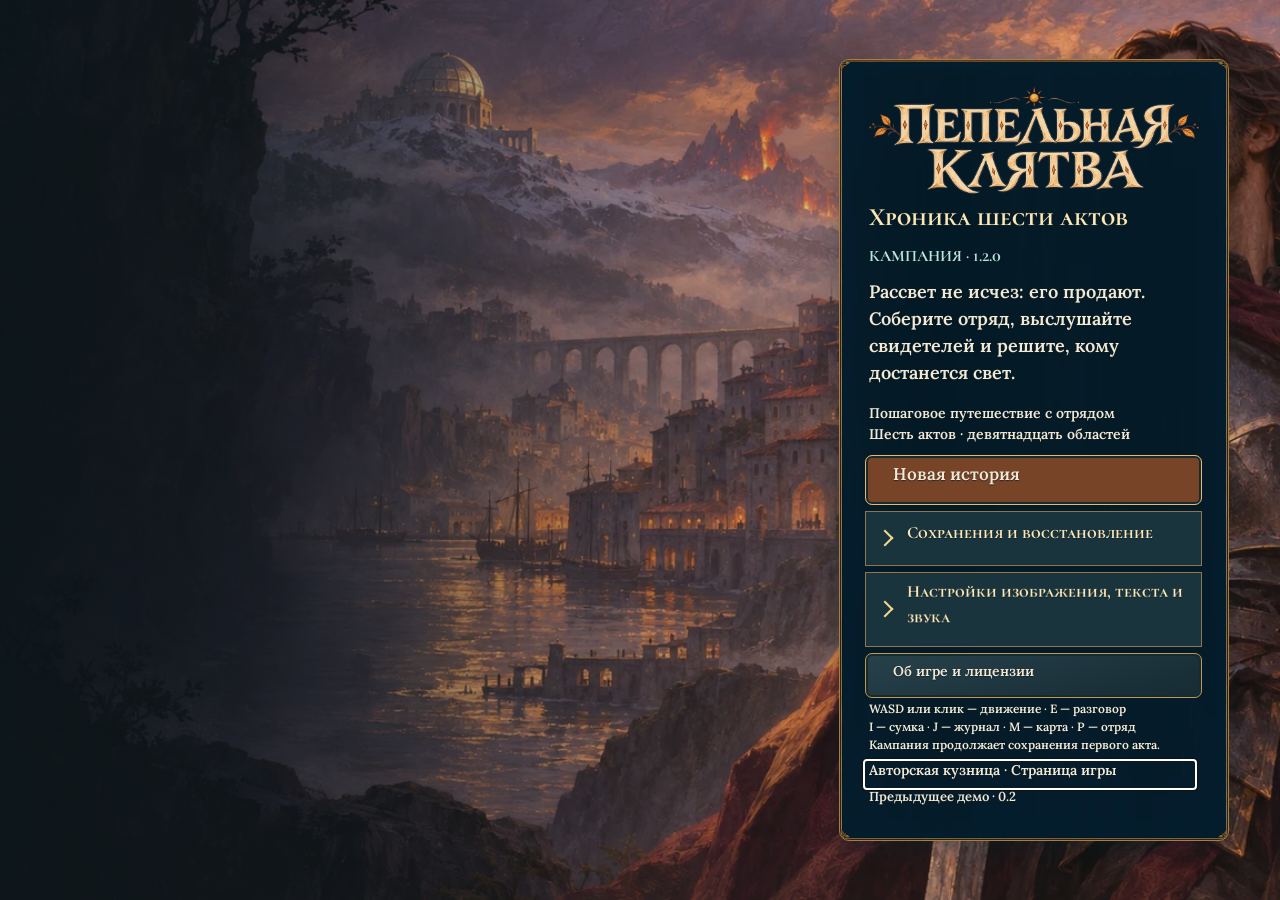
==== commit f8912fde: "Release Ashen Oath 1.2.0 with talent tree and inventory redesign" ====
--- a/act1.html
+++ b/act1.html
@@ -1,5 +1,5 @@
 <!doctype html>
-<html lang="ru"><head><meta charset="utf-8"><meta name="viewport" content="width=device-width,initial-scale=1,viewport-fit=cover"><meta name="theme-color" content="#132b36"><title>Пепельная клятва · Кампания — Авторская кузница</title><link rel="stylesheet" href="act1.css?v=0.16.0-demo-poster-20261105-0717dfc3104f"><link rel="stylesheet" href="interface-windows.css?v=0.16.0-demo"><link rel="stylesheet" href="navigation.css?v=0.16.0-demo-phonehud2"><link rel="stylesheet" href="quest-arrow.css?v=0.16.0-demo"><link rel="stylesheet" href="loader-ads.css?v=20261113-vk4"><link rel="stylesheet" href="painted.css?v=roads-018"><link rel="stylesheet" href="forged.css?v=forged-019"><link rel="stylesheet" href="campaign.css?v=motion-110"></head><body>
+<html lang="ru"><head><meta charset="utf-8"><meta name="viewport" content="width=device-width,initial-scale=1,viewport-fit=cover"><meta name="theme-color" content="#132b36"><title>Пепельная клятва · Кампания — Авторская кузница</title><link rel="stylesheet" href="act1.css?v=0.16.0-demo-poster-20261105-0717dfc3104f"><link rel="stylesheet" href="interface-windows.css?v=0.16.0-demo"><link rel="stylesheet" href="navigation.css?v=0.16.0-demo-phonehud2"><link rel="stylesheet" href="quest-arrow.css?v=0.16.0-demo"><link rel="stylesheet" href="loader-ads.css?v=20261113-vk4"><link rel="stylesheet" href="painted.css?v=roads-018"><link rel="stylesheet" href="forged.css?v=forged-019"><link rel="stylesheet" href="campaign.css?v=motion-110"><link rel="stylesheet" href="companion.css?v=companion-120"></head><body>
 <canvas id="actWorld" tabindex="-1" aria-label="Трёхмерный мир Пепельной клятвы"></canvas>
 <div id="saveStatus" class="save-status" role="status" aria-live="polite"></div><div id="actHud" hidden></div><div id="actToast" role="status" aria-live="polite" hidden></div>
 <section id="actMenu"><div id="menuCard" class="menu-card" role="region" aria-label="Главное меню"></div></section>
@@ -7,5 +7,5 @@
 <dialog id="gameModal" class="modal" aria-label="Окно игры"><div id="modalContent" class="panel"></div></dialog>
 <input type="file" id="saveFile" accept=".json,.rpgsave.json" hidden>
 <script src="loader-ads.js?v=20261113-vk4" defer></script>
-<script type="module" src="src/act1/main.js?v=stride-112"></script>
+<script type="module" src="src/act1/main.js?v=companion-120"></script>
 </body></html>
--- a/companion.css
+++ b/companion.css
@@ -0,0 +1,244 @@
+/* Character, inventory and talent windows. Artwork and raster labels share the game's atlas. */
+#gameModal[data-companion-view] {
+  --sheet-gold: #a57b43;
+  --sheet-pale: #f2cc83;
+  width: min(1160px, 96vw);
+  padding: 0;
+  border: 1px solid #c59858;
+  border-radius: 8px;
+  background: #121418;
+  box-shadow: 0 16px 65px #000d, 0 0 0 2px #2a2017, 0 0 0 3px #826039;
+}
+
+#gameModal[data-companion-view]::backdrop {
+  background: #0b080aca;
+  backdrop-filter: none;
+}
+
+#gameModal[data-companion-view] #modalContent {
+  padding: 14px;
+  border: 0;
+  border-radius: 0;
+  background: linear-gradient(145deg, #3b2622 0, #201c1c 31%, #17191c 80%);
+}
+
+#gameModal[data-companion-view] .modal-header {
+  margin: -14px -14px 12px;
+  padding: 8px 14px;
+  border-block: 1px solid #9f733f;
+  background: linear-gradient(#4a3026, #201715);
+  box-shadow: inset 0 0 0 2px #0e0e10;
+}
+
+#gameModal[data-companion-view] .modal-header > .bitmap-text { align-self: center; }
+#gameModal[data-companion-view] .modal-header > button { background: linear-gradient(#7e352f, #3b1f22); }
+#gameModal[data-companion-view] .paint-button { margin: 0; }
+#gameModal[data-companion-view] :is(button, summary):focus-visible { outline: 2px solid #b2e8db; outline-offset: 2px; }
+#gameModal[data-companion-view] .drag-feedback:empty { display: none; }
+
+.companion-bar { display: flex; align-items: flex-start; justify-content: space-between; gap: 8px; margin-bottom: 12px; }
+.companion-tabs { display: flex; flex-wrap: wrap; gap: 6px; min-width: 0; }
+#gameModal .companion-tab { min-height: 46px; gap: 5px; padding: 4px 7px; background: linear-gradient(#343138, #181b20); }
+.companion-tab .sprite.companion-thumb { width: 32px; height: 32px; border: 1px solid #926f43; border-radius: 4px; }
+#gameModal .companion-tab[aria-pressed="true"] { background: linear-gradient(#68472e, #362622); border-color: #f2cc83; }
+#gameModal .companion-switch { min-width: 92px; flex: 0 0 auto; background: linear-gradient(#29434a, #15292f); }
+
+.workbench-inventory,
+.workbench-development {
+  display: grid;
+  gap: 10px;
+  align-items: start;
+}
+.workbench-inventory { grid-template-columns: minmax(220px, .9fr) minmax(306px, 1.5fr) minmax(218px, .9fr); }
+.workbench-development { grid-template-columns: minmax(220px, .82fr) minmax(0, 2fr); }
+.workbench-panel {
+  min-width: 0;
+  padding: 12px;
+  border: 1px solid var(--sheet-gold);
+  border-radius: 5px;
+  background: radial-gradient(ellipse at 45% 0%, #332926, #1b1b20 73%);
+  box-shadow: inset 0 0 0 2px #131216, inset 0 0 0 3px #a57b4333;
+}
+.workbench-heading {
+  display: flex;
+  flex-wrap: wrap;
+  align-items: center;
+  justify-content: space-between;
+  gap: 3px 8px;
+  margin: -5px -4px 9px;
+  padding: 3px 8px;
+  border-block: 1px solid #73543a;
+  background: linear-gradient(90deg, #4c3226, #302523 57%, #242026);
+}
+.workbench-heading > img { align-self: center; }
+
+.equipment-paper {
+  display: grid;
+  grid-template-columns: minmax(44px, 1fr) minmax(78px, 2.2fr) minmax(44px, 1fr);
+  grid-template-areas: "weapon portrait armor" "charm portrait armor";
+  align-items: center;
+  gap: 6px;
+  padding: 10px 4px;
+  border: 1px solid #5f4b36;
+  background: radial-gradient(ellipse, #464138, #14151b 72%);
+}
+.equipment-paper .sprite.sheet-portrait { grid-area: portrait; }
+#gameModal .sprite.sheet-portrait {
+  display: block;
+  width: 100%;
+  height: auto;
+  aspect-ratio: 1;
+  max-width: 142px;
+  justify-self: center;
+  border: 2px solid #c79b57;
+  border-radius: 6px;
+  box-shadow: 0 4px 20px #0009;
+}
+.equipment-cell { min-width: 0; display: grid; justify-items: center; gap: 2px; }
+.equipment-cell[data-slot="weapon"] { grid-area: weapon; }
+.equipment-cell[data-slot="armor"] { grid-area: armor; }
+.equipment-cell[data-slot="charm"] { grid-area: charm; }
+.equipment-cell > .bitmap-text { margin: 0; }
+
+.sheet-vitals { display: grid; gap: 4px; margin: 8px 0; }
+.sheet-meter { display: block; height: 8px; border: 1px solid #715b43; border-radius: 3px; background: #121317; box-shadow: inset 0 1px 3px #0009; }
+.sheet-meter > i { display: block; height: 100%; border-radius: 2px; }
+.sheet-meter.hp > i { background: linear-gradient(#de805c, #8d3435); }
+.sheet-meter.mp > i { background: linear-gradient(#59b0cf, #2d5d97); }
+.sheet-meter.xp > i { background: linear-gradient(#f6cd77, #ab773c); }
+.sheet-experience { margin-block: 9px; }
+.sheet-stats { display: grid; grid-template-columns: repeat(3, minmax(0, 1fr)); gap: 4px; }
+.sheet-stat { padding: 3px; border: 1px solid #6c5238; background: linear-gradient(#2d2726, #191a1e); }
+.hero-profile { display: flex; align-items: center; gap: 8px; }
+#gameModal .hero-profile .sprite.sheet-portrait { flex: 0 0 42%; width: 42%; }
+.hero-sheet > .window-disclosure { margin: 6px 0 0; }
+
+.backpack-filters { display: flex; flex-wrap: wrap; align-items: stretch; gap: 4px; margin-bottom: 6px; }
+#gameModal .backpack-filters .paint-button { flex: 1 1 62px; min-height: 44px; padding: 4px 5px; }
+#gameModal .backpack-filters .paint-button[aria-pressed="true"] { border-color: var(--sheet-pale); background: linear-gradient(#755137, #33241f); }
+.backpack-search { display: grid; grid-template-columns: minmax(0, 1fr) 44px; gap: 4px; margin-block: 6px; }
+#gameModal .backpack-search .window-search { background: #14161a; min-height: 44px; }
+#gameModal .backpack-search input { height: 44px; }
+#gameModal .backpack-search button { padding: 5px 10px; }
+#gameModal .backpack-sheet .bag-grid { grid-template-columns: repeat(6, minmax(0, 1fr)); gap: 4px; padding: 3px; background: #101216; border: 1px solid #5f4c36; }
+#gameModal .backpack-sheet .bag-grid:empty { display: none; }
+.backpack-tools { display: flex; flex-wrap: wrap; gap: 6px; margin-top: 7px; }
+#gameModal .backpack-tools .paint-button { flex: 1 1 100px; }
+#gameModal .touch-drag-switch[aria-pressed="true"] { border-color: #b4dca9; background: linear-gradient(#355149, #192829); }
+#gameModal .backpack-sheet .window-disclosure { margin: 6px 0 0; }
+
+#gameModal .workbench-inventory .item-slot {
+  position: relative;
+  display: grid;
+  place-items: center;
+  width: 100%;
+  height: auto;
+  min-width: 0;
+  min-height: 44px;
+  padding: 0;
+  aspect-ratio: 1;
+  border: 1px solid #7b654b;
+  border-radius: 3px;
+  background: radial-gradient(ellipse at 50% 74%, #403534, #211e24 75%);
+  box-shadow: inset 0 0 0 1px #151418;
+}
+#gameModal .workbench-inventory .item-slot[data-filled="false"] { background: linear-gradient(135deg, #262429, #191a1f); border-color: #544b40; }
+#gameModal .workbench-inventory .gear-slot { width: clamp(44px, 4.4vw, 59px); }
+#gameModal .workbench-inventory .item-slot .sprite.icons { width: min(80%, 50px); height: auto; aspect-ratio: 1; }
+#gameModal .workbench-inventory .item-slot[data-rarity="uncommon"] { border-color: #84ae78; background: radial-gradient(#385143, #202b24 78%); }
+#gameModal .workbench-inventory .item-slot[data-rarity="rare"] { border-color: #93ace0; background: radial-gradient(#3b4866, #222339 78%); }
+#gameModal .workbench-inventory .item-slot.selected { border-color: #ffe09e; box-shadow: inset 0 0 0 2px #e5b96c, inset 0 0 16px #b6813a75; }
+#gameModal .workbench-inventory .item-slot:hover { border-color: var(--sheet-pale); }
+#gameModal .workbench-inventory .item-slot img.qty { width: min(52%, 27px); min-height: 0; padding: 0; right: 1px; bottom: 2px; }
+.empty-slot-symbol { opacity: .24; filter: grayscale(1); pointer-events: none; }
+.workbench-inventory .item-detail { display: flex; flex-direction: column; gap: 4px; margin: 0; }
+.workbench-inventory .item-detail > .sprite.icons { width: 58px; height: 58px; border: 1px solid #896b45; border-radius: 4px; }
+.workbench-inventory .item-detail .window-compare { margin-block: 4px; background: #242724; border-color: #846a46; }
+.workbench-inventory .item-detail .paint-button { max-width: 100%; }
+
+.talent-points { border: 1px solid #a27d47; border-radius: 4px; padding: 0 5px; background: #1c2527; }
+.talent-tabs { display: grid; grid-template-columns: repeat(3, minmax(0, 1fr)); gap: 5px; margin: 7px 0 10px; }
+#gameModal .talent-tabs .paint-button { min-height: 50px; gap: 6px; padding: 3px 6px; background: linear-gradient(#393035, #25222a); }
+#gameModal .talent-tabs .paint-button[aria-pressed="true"] { border-color: var(--sheet-pale); box-shadow: inset 0 0 0 1px #bfa069; }
+#gameModal .talent-tabs [data-tone="ember"][aria-pressed="true"] { background: linear-gradient(#6c3428, #392027); }
+#gameModal .talent-tabs [data-tone="azure"][aria-pressed="true"] { background: linear-gradient(#314e68, #22293e); }
+#gameModal .talent-tabs [data-tone="violet"][aria-pressed="true"] { background: linear-gradient(#574065, #292139); }
+
+.talent-route,
+.ability-grid { display: grid; grid-template-columns: repeat(3, minmax(0, 1fr)); gap: 8px; padding: 0; margin: 0; }
+.talent-route { list-style: none; }
+.talent-step { position: relative; min-width: 0; padding: 4px; border: 1px solid #66584d; border-radius: 4px; background: #191a20; }
+.talent-step[data-state="available"] { border-color: #d59f65; background: linear-gradient(#512b27, #2d2228); }
+.talent-step[data-state="learned"] { border-color: #b2aa68; background: linear-gradient(#40432e, #2c2e26); }
+.talent-tier { margin: -4px -4px 4px; text-align: center; border-bottom: 1px solid #74604d; background: #19181d; }
+.talent-tier > .bitmap-text { width: 24px !important; margin-inline: auto; }
+.talent-step:not(:last-child) .talent-tier::after {
+  content: ""; position: absolute; top: 12px; left: 100%; width: 9px; border-top: 2px solid #76644c;
+}
+.talent-step[data-state="learned"] .talent-tier::after { border-color: #dfad63; }
+#gameModal .ability-tile { display: grid; justify-items: center; align-content: start; gap: 3px; width: 100%; padding: 5px; background: linear-gradient(#342b31, #211f26); }
+#gameModal .ability-tile[aria-pressed="true"] { border-color: #f5d196; background: linear-gradient(#584437, #2a252a); box-shadow: inset 0 0 0 1px #caa069; }
+.ability-art {
+  display: grid;
+  width: 58px;
+  height: 58px;
+  place-items: center;
+  justify-self: center;
+  border: 1px solid #b88a60;
+  border-radius: 4px;
+  background: radial-gradient(#9b563c, #4e2833 78%);
+  box-shadow: inset 0 0 10px #160f1b8c;
+}
+.ability-art.tone-azure { background: radial-gradient(#537c92, #193655 78%); }
+.ability-art.tone-violet { background: radial-gradient(#6b588a, #372849 78%); }
+.ability-art > .combat-icon { width: 46px; height: 46px; }
+[data-state="locked"] .ability-art { filter: grayscale(.92); opacity: .64; }
+#gameModal .talent-add { display: flex; justify-content: center; width: 100%; min-height: 44px; margin-top: 4px; padding: 2px 4px; background: linear-gradient(#90413a, #53282b); border-color: #d39f65; }
+.talent-add .bitmap-text { width: 17px !important; }
+.talent-inspector { display: grid; gap: 3px; margin-top: 8px; padding: 10px; border: 1px solid #856844; background: linear-gradient(110deg, #28272a, #201e25); }
+.talent-footer { display: flex; flex-wrap: wrap; justify-content: space-between; align-items: center; gap: 5px; margin-top: 7px; }
+
+@media (max-width: 880px) {
+  .workbench-inventory { grid-template-columns: minmax(210px, .95fr) minmax(280px, 1.35fr); }
+  .workbench-inventory .item-detail { grid-column: 1 / -1; }
+}
+
+@media (max-width: 630px) {
+  #gameModal[data-companion-view] #modalContent { padding: 7px; }
+  #gameModal[data-companion-view] .modal-header { margin: -7px -7px 8px; padding: 4px 7px; }
+  .companion-bar { flex-wrap: wrap; gap: 5px; margin-bottom: 8px; }
+  .companion-tabs { flex: 1 1 0; gap: 4px; }
+  #gameModal .companion-tab { flex: 0 0 auto; width: auto; min-width: 70px; padding-inline: 4px; }
+  #gameModal .companion-tab .bitmap-text { width: 47px !important; }
+  .companion-tab .sprite.companion-thumb { width: 26px; height: 26px; }
+  #gameModal .companion-switch { width: auto; min-width: 74px; padding-inline: 5px; }
+  #gameModal .companion-switch .bitmap-text { width: 71px !important; }
+  .workbench-inventory, .workbench-development { grid-template-columns: minmax(0, 1fr); gap: 8px; }
+  .workbench-development .talent-sheet { grid-row: 1; }
+  .workbench-panel { padding: 8px; }
+  .equipment-paper { grid-template-columns: 72px repeat(3,minmax(0,1fr)); grid-template-areas: "portrait weapon armor charm"; padding: 5px; }
+  #gameModal .equipment-paper .sprite.sheet-portrait { width: 64px; }
+  .equipment-cell { width: 100%; }
+  .equipment-sheet .sheet-vitals { grid-template-columns: repeat(2, minmax(0,1fr)); gap: 7px; }
+  .equipment-sheet .sheet-stats { display: none; }
+  .backpack-tools .touch-drag-switch { display: inline-flex; }
+}
+
+@media (max-width: 440px) {
+  #gameModal .talent-tabs { display: flex; flex-wrap: wrap; }
+  #gameModal .talent-tabs .paint-button { flex: 1 1 120px; }
+  .talent-route { grid-template-columns: 1fr; }
+  .ability-grid { grid-template-columns: repeat(2, minmax(0, 1fr)); }
+  .talent-step { display: grid; grid-template-columns: 32px minmax(0,1fr) auto; gap: 4px; align-items: stretch; }
+  .talent-step .talent-tier { display: grid; align-content: center; margin: 0; border: 0; }
+  .talent-step .talent-tier::after { display: none; }
+  #gameModal .talent-step .ability-tile { grid-template-columns: 42px minmax(0,1fr); text-align: left; justify-items: start; }
+  .talent-step .ability-art { grid-row: span 2; width: 40px; height: 40px; }
+  .talent-step .ability-art > .combat-icon { width: 33px; height: 33px; }
+  #gameModal .talent-add { width: 44px; min-height: 44px; margin: 0; }
+  #gameModal .backpack-sheet .bag-grid { grid-template-columns: repeat(5, minmax(0,1fr)); }
+}
+
+@media (hover: hover) and (pointer: fine) {
+  #gameModal .touch-drag-switch { display: none; }
+}
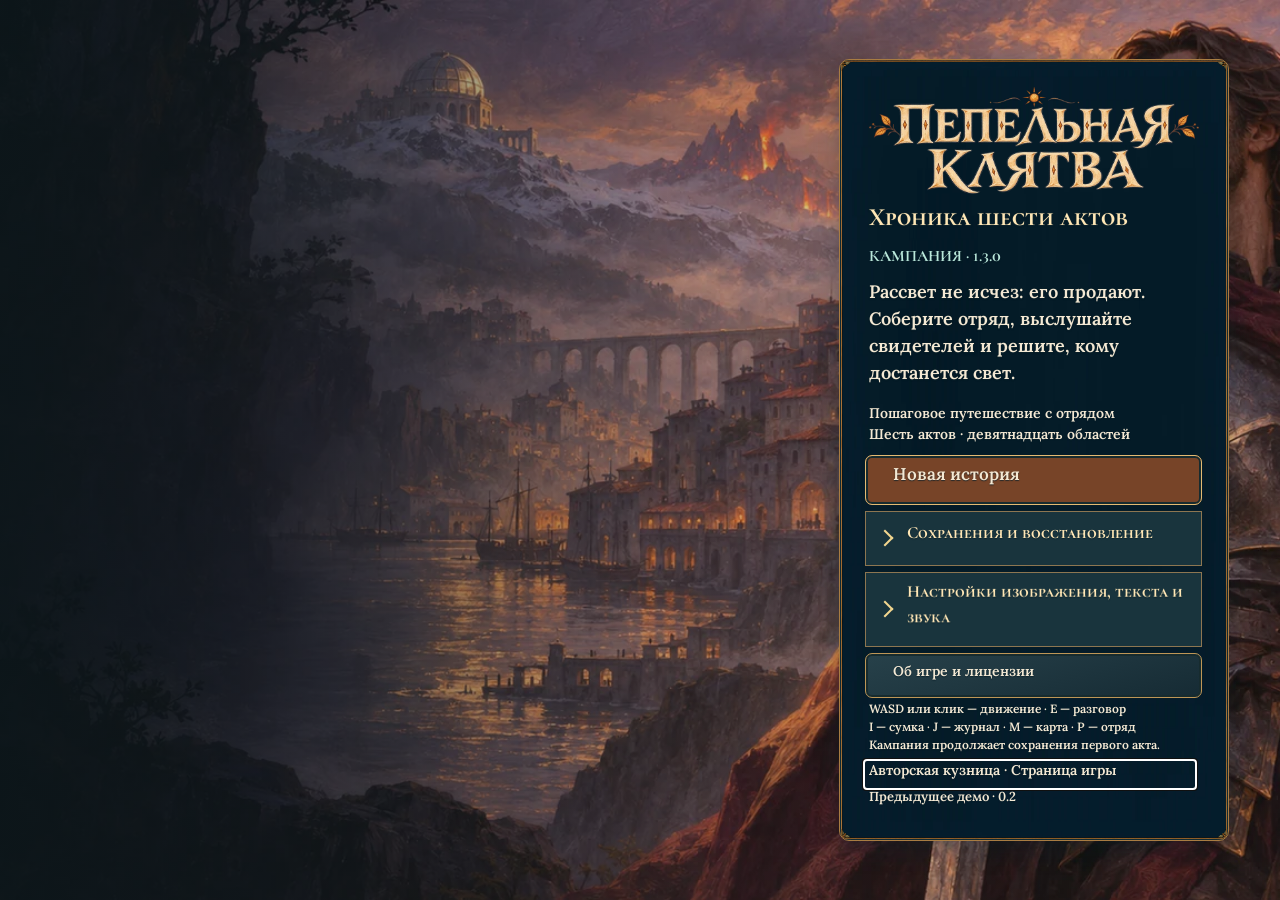
==== commit 2e7cc434: "Release Ashen Oath 1.3.0: illustrated loading, patrols and campaign talents" ====
--- a/act1.html
+++ b/act1.html
@@ -1,11 +1,20 @@
 <!doctype html>
-<html lang="ru"><head><meta charset="utf-8"><meta name="viewport" content="width=device-width,initial-scale=1,viewport-fit=cover"><meta name="theme-color" content="#132b36"><title>Пепельная клятва · Кампания — Авторская кузница</title><link rel="stylesheet" href="act1.css?v=0.16.0-demo-poster-20261105-0717dfc3104f"><link rel="stylesheet" href="interface-windows.css?v=0.16.0-demo"><link rel="stylesheet" href="navigation.css?v=0.16.0-demo-phonehud2"><link rel="stylesheet" href="quest-arrow.css?v=0.16.0-demo"><link rel="stylesheet" href="loader-ads.css?v=20261113-vk4"><link rel="stylesheet" href="painted.css?v=roads-018"><link rel="stylesheet" href="forged.css?v=forged-019"><link rel="stylesheet" href="campaign.css?v=motion-110"><link rel="stylesheet" href="companion.css?v=companion-120"></head><body>
+<html lang="ru"><head><meta charset="utf-8"><meta name="viewport" content="width=device-width,initial-scale=1,viewport-fit=cover"><meta name="theme-color" content="#132b36"><title>Пепельная клятва · Кампания — Авторская кузница</title><link rel="stylesheet" href="act1.css?v=0.16.0-demo-poster-20261105-0717dfc3104f"><link rel="stylesheet" href="interface-windows.css?v=0.16.0-demo"><link rel="stylesheet" href="navigation.css?v=0.16.0-demo-phonehud2"><link rel="stylesheet" href="quest-arrow.css?v=0.16.0-demo"><link rel="stylesheet" href="loader-ads.css?v=20261113-vk4"><link rel="stylesheet" href="painted.css?v=roads-018"><link rel="stylesheet" href="forged.css?v=forged-019"><link rel="stylesheet" href="campaign.css?v=campaign-130"><link rel="stylesheet" href="companion.css?v=campaign-130"></head><body>
 <canvas id="actWorld" tabindex="-1" aria-label="Трёхмерный мир Пепельной клятвы"></canvas>
 <div id="saveStatus" class="save-status" role="status" aria-live="polite"></div><div id="actHud" hidden></div><div id="actToast" role="status" aria-live="polite" hidden></div>
 <section id="actMenu"><div id="menuCard" class="menu-card" role="region" aria-label="Главное меню"></div></section>
-<div id="areaLoading" data-area-loading hidden><progress id="areaProgress" max="100" aria-label="Готовность локации"></progress></div>
+<section id="areaLoading" data-area-loading aria-label="Загрузка локации" hidden>
+  <div class="loading-card">
+    <div class="loading-art"><img id="areaLoadingArt" alt="" decoding="async" fetchpriority="low" hidden></div>
+    <div class="loading-copy">
+      <div id="areaLoadingTitle"></div>
+      <div id="areaLoadingTip"></div>
+      <progress id="areaProgress" max="100" aria-label="Готовность локации"></progress>
+    </div>
+  </div>
+</section>
 <dialog id="gameModal" class="modal" aria-label="Окно игры"><div id="modalContent" class="panel"></div></dialog>
 <input type="file" id="saveFile" accept=".json,.rpgsave.json" hidden>
 <script src="loader-ads.js?v=20261113-vk4" defer></script>
-<script type="module" src="src/act1/main.js?v=companion-120"></script>
+<script type="module" src="src/act1/main.js?v=campaign-130"></script>
 </body></html>
--- a/campaign.css
+++ b/campaign.css
@@ -115,13 +115,56 @@
   z-index: 1000;
   display: grid;
   place-items: center;
-  padding: max(20px, env(safe-area-inset-bottom)) 24px;
-  background: radial-gradient(ellipse at 50% 42%, #1c3e3d, #0b1a20 67%, #071117);
+  overflow: auto;
+  padding: max(14px, env(safe-area-inset-top)) max(14px, env(safe-area-inset-right))
+    max(14px, env(safe-area-inset-bottom)) max(14px, env(safe-area-inset-left));
+  background: radial-gradient(ellipse at 50% 36%, #234344, #0b1b24 68%, #071117);
+}
+
+.loading-card {
+  display: grid;
+  grid-template-columns: minmax(0, 1.12fr) minmax(0, 1fr);
+  width: min(100%, 920px);
+  border: 1px solid #bd9a61;
+  border-radius: 7px;
+  overflow: hidden;
+  background: #101c24;
+  box-shadow: 0 0 0 4px #362b213b, 0 18px 72px #0009;
+}
+
+.loading-art {
+  position: relative;
+  min-height: clamp(170px, 53vh, 465px);
+  background: radial-gradient(ellipse at 32% 34%, #345451, #162631 67%, #111b22);
+}
+
+.loading-art > img {
+  position: absolute;
+  width: 100%;
+  height: 100%;
+  object-fit: cover;
+}
+
+.loading-art > img[data-cover] { object-position: right center; }
+
+.loading-copy {
+  display: grid;
+  align-content: center;
+  gap: clamp(10px, 3vh, 24px);
+  padding: clamp(13px, 3vw, 34px);
+  border-left: 1px solid #b08b56;
+  background: linear-gradient(140deg, #252b2e, #101c24 62%);
+}
+
+#areaLoadingTip {
+  padding: 9px 0 9px 12px;
+  border-left: 2px solid #c3965e;
+  background: #dcc0970a;
 }
 
 #areaProgress {
   appearance: none;
-  width: min(100%, 440px);
+  width: 100%;
   height: 12px;
   border: 1px solid #ac915a;
   border-radius: 6px;
@@ -134,6 +177,12 @@
 #areaProgress::-webkit-progress-bar { background: #0c2025; }
 #areaProgress::-webkit-progress-value { background: linear-gradient(90deg, #8cccba, #e9bc65); }
 #areaProgress::-moz-progress-bar { background: linear-gradient(90deg, #8cccba, #e9bc65); }
+
+@media (orientation: portrait) and (max-width: 690px) {
+  .loading-card { grid-template-columns: minmax(0, 1fr); max-width: 460px; }
+  .loading-art { min-height: min(39dvh, 350px); }
+  .loading-copy { border-left: 0; border-top: 1px solid #b08b56; }
+}
 
 @media (max-width: 690px) {
   .campaign-starter-grid,
--- a/companion.css
+++ b/companion.css
@@ -157,11 +157,12 @@
 .workbench-inventory .item-detail .paint-button { max-width: 100%; }
 
 .talent-points { border: 1px solid #a27d47; border-radius: 4px; padding: 0 5px; background: #1c2527; }
-.talent-tabs { display: grid; grid-template-columns: repeat(3, minmax(0, 1fr)); gap: 5px; margin: 7px 0 10px; }
-#gameModal .talent-tabs .paint-button { min-height: 50px; gap: 6px; padding: 3px 6px; background: linear-gradient(#393035, #25222a); }
+.talent-tabs { display: grid; grid-template-columns: repeat(4, minmax(0, 1fr)); gap: 5px; margin: 7px 0 10px; }
+#gameModal .talent-tabs .paint-button { min-width: 0; min-height: 50px; gap: 6px; padding: 3px 6px; background: linear-gradient(#393035, #25222a); }
 #gameModal .talent-tabs .paint-button[aria-pressed="true"] { border-color: var(--sheet-pale); box-shadow: inset 0 0 0 1px #bfa069; }
 #gameModal .talent-tabs [data-tone="ember"][aria-pressed="true"] { background: linear-gradient(#6c3428, #392027); }
 #gameModal .talent-tabs [data-tone="azure"][aria-pressed="true"] { background: linear-gradient(#314e68, #22293e); }
+#gameModal .talent-tabs [data-tone="verdant"][aria-pressed="true"] { background: linear-gradient(#35574d, #242e2c); }
 #gameModal .talent-tabs [data-tone="violet"][aria-pressed="true"] { background: linear-gradient(#574065, #292139); }
 
 .talent-route,
@@ -172,7 +173,7 @@
 .talent-step[data-state="learned"] { border-color: #b2aa68; background: linear-gradient(#40432e, #2c2e26); }
 .talent-tier { margin: -4px -4px 4px; text-align: center; border-bottom: 1px solid #74604d; background: #19181d; }
 .talent-tier > .bitmap-text { width: 24px !important; margin-inline: auto; }
-.talent-step:not(:last-child) .talent-tier::after {
+.talent-step:not(:nth-child(3n)):not(:last-child) .talent-tier::after {
   content: ""; position: absolute; top: 12px; left: 100%; width: 9px; border-top: 2px solid #76644c;
 }
 .talent-step[data-state="learned"] .talent-tier::after { border-color: #dfad63; }
@@ -190,6 +191,7 @@
   box-shadow: inset 0 0 10px #160f1b8c;
 }
 .ability-art.tone-azure { background: radial-gradient(#537c92, #193655 78%); }
+.ability-art.tone-verdant { background: radial-gradient(#699665, #27443a 78%); }
 .ability-art.tone-violet { background: radial-gradient(#6b588a, #372849 78%); }
 .ability-art > .combat-icon { width: 46px; height: 46px; }
 [data-state="locked"] .ability-art { filter: grayscale(.92); opacity: .64; }
@@ -222,6 +224,7 @@
   .equipment-sheet .sheet-vitals { grid-template-columns: repeat(2, minmax(0,1fr)); gap: 7px; }
   .equipment-sheet .sheet-stats { display: none; }
   .backpack-tools .touch-drag-switch { display: inline-flex; }
+  .talent-tabs { grid-template-columns: repeat(2, minmax(0, 1fr)); }
 }
 
 @media (max-width: 440px) {
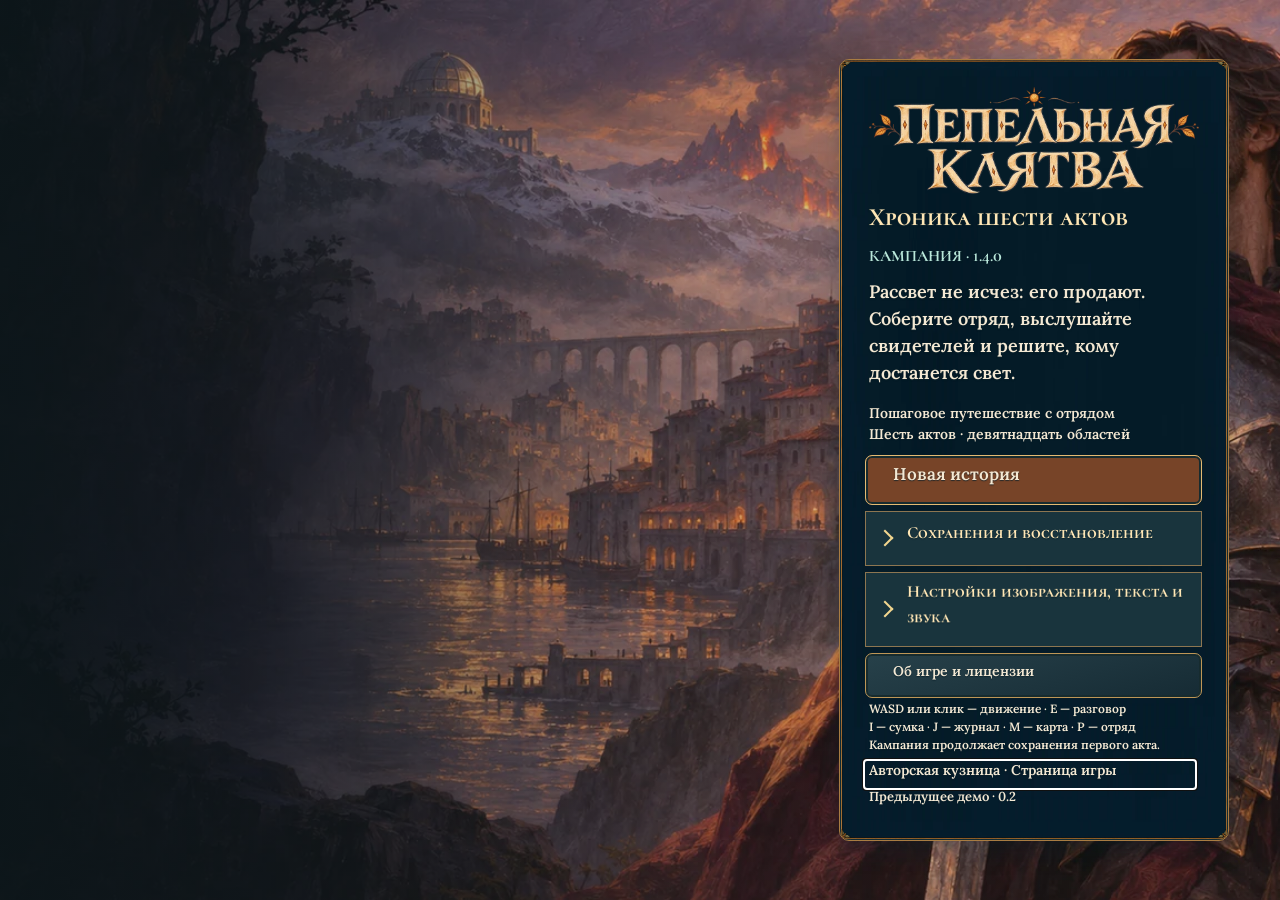
==== commit 07e8ea8e: "Release Ashen Oath 1.4.0: narrative edit, phone fullscreen and render efficiency" ====
--- a/act1.html
+++ b/act1.html
@@ -1,5 +1,5 @@
 <!doctype html>
-<html lang="ru"><head><meta charset="utf-8"><meta name="viewport" content="width=device-width,initial-scale=1,viewport-fit=cover"><meta name="theme-color" content="#132b36"><title>Пепельная клятва · Кампания — Авторская кузница</title><link rel="stylesheet" href="act1.css?v=0.16.0-demo-poster-20261105-0717dfc3104f"><link rel="stylesheet" href="interface-windows.css?v=0.16.0-demo"><link rel="stylesheet" href="navigation.css?v=0.16.0-demo-phonehud2"><link rel="stylesheet" href="quest-arrow.css?v=0.16.0-demo"><link rel="stylesheet" href="loader-ads.css?v=20261113-vk4"><link rel="stylesheet" href="painted.css?v=roads-018"><link rel="stylesheet" href="forged.css?v=forged-019"><link rel="stylesheet" href="campaign.css?v=campaign-130"><link rel="stylesheet" href="companion.css?v=campaign-130"></head><body>
+<html lang="ru"><head><meta charset="utf-8"><meta name="viewport" content="width=device-width,initial-scale=1,viewport-fit=cover,interactive-widget=resizes-content"><meta name="theme-color" content="#132b36"><title>Пепельная клятва · Кампания — Авторская кузница</title><link rel="stylesheet" href="act1.css?v=0.16.0-demo-poster-20261105-0717dfc3104f"><link rel="stylesheet" href="interface-windows.css?v=0.16.0-demo"><link rel="stylesheet" href="navigation.css?v=0.16.0-demo-phonehud2"><link rel="stylesheet" href="quest-arrow.css?v=0.16.0-demo"><link rel="stylesheet" href="loader-ads.css?v=20261113-vk4"><link rel="stylesheet" href="painted.css?v=roads-018"><link rel="stylesheet" href="forged.css?v=forged-019"><link rel="stylesheet" href="campaign.css?v=campaign-140"><link rel="stylesheet" href="companion.css?v=campaign-140"><link rel="stylesheet" href="phone.css?v=campaign-140"></head><body>
 <canvas id="actWorld" tabindex="-1" aria-label="Трёхмерный мир Пепельной клятвы"></canvas>
 <div id="saveStatus" class="save-status" role="status" aria-live="polite"></div><div id="actHud" hidden></div><div id="actToast" role="status" aria-live="polite" hidden></div>
 <section id="actMenu"><div id="menuCard" class="menu-card" role="region" aria-label="Главное меню"></div></section>
@@ -16,5 +16,5 @@
 <dialog id="gameModal" class="modal" aria-label="Окно игры"><div id="modalContent" class="panel"></div></dialog>
 <input type="file" id="saveFile" accept=".json,.rpgsave.json" hidden>
 <script src="loader-ads.js?v=20261113-vk4" defer></script>
-<script type="module" src="src/act1/main.js?v=campaign-130"></script>
+<script type="module" src="src/act1/main.js?v=campaign-140"></script>
 </body></html>
--- a/phone.css
+++ b/phone.css
@@ -0,0 +1,339 @@
+/* The canvas keeps the browser's coordinates in either orientation. */
+html[data-compact-ui] {
+  --phone-top: max(4px, var(--safe-top));
+  --phone-right: max(4px, var(--safe-right));
+  --phone-bottom: max(4px, var(--safe-bottom));
+  --phone-left: max(4px, var(--safe-left));
+}
+
+html[data-compact-ui] #actHud {
+  position: fixed;
+  inset: var(--phone-top) var(--phone-right) var(--phone-bottom) var(--phone-left);
+  display: grid;
+  grid-template-columns: minmax(0, 1fr) minmax(116px, min(29%, 206px));
+  grid-template-rows: 48px minmax(0, 1fr) auto;
+  gap: 4px;
+}
+
+html[data-compact-ui] #actHud[data-mode="battle"] {
+  grid-template-rows: 48px 46px minmax(0, 1fr) auto;
+}
+
+html[data-compact-ui] #actHud .hud-top { display: contents; }
+
+html[data-compact-ui] #actHud[data-mode] .hud-controls {
+  grid-area: 1 / 1 / 2 / -1;
+  position: static;
+  display: grid;
+  grid-template-columns: minmax(0, 1fr) auto;
+  width: auto;
+  max-width: none;
+  height: 48px;
+  gap: 4px;
+  padding: 0;
+  overflow: visible;
+}
+
+.phone-hud-links,
+.phone-hud-fixed {
+  display: flex;
+  align-items: start;
+  gap: 4px;
+  min-width: 0;
+}
+
+.phone-hud-links {
+  overflow-x: auto;
+  overflow-y: hidden;
+  pointer-events: auto;
+  overscroll-behavior-x: contain;
+  scrollbar-width: thin;
+  scroll-padding-inline: 4px;
+}
+
+html[data-compact-ui] #actHud[data-mode] .hud-controls .paint-button {
+  position: static;
+  flex: 0 0 auto;
+  min-width: 56px;
+  width: auto;
+  min-height: 44px;
+  height: 44px;
+  padding: 4px 8px;
+  box-shadow: none;
+}
+
+.phone-hud-links .paint-button > .bitmap-text,
+.phone-hud-fixed .paint-button > .bitmap-text { max-width: 128px; max-height: 36px; }
+.phone-hud-links [data-hud-fold][aria-expanded="true"] { background-color: #36564e; border-color: #f1d594; }
+.phone-fullscreen-button { margin-inline: 0; }
+.modal-close > .modal-close-mark { display: none; }
+
+html[data-compact-ui] #actHud[data-mode] :is(.objective-panel, .party-strip, .nav50-minimap, .phone-combat-details, .near-panel) {
+  position: relative;
+  inset: auto;
+  align-self: start;
+  max-width: 100%;
+  min-width: 0;
+  max-height: 100% !important;
+  height: auto;
+  margin: 0;
+  overflow: auto !important;
+  pointer-events: auto;
+  overscroll-behavior: contain;
+  scrollbar-width: thin;
+}
+
+html[data-compact-ui] #actHud[data-mode] .objective-panel {
+  grid-area: 2 / 1;
+  justify-self: start;
+  width: min(100%, 358px);
+  padding: 8px;
+}
+
+html[data-compact-ui] #actHud[data-mode="explore"] :is(.nav50-minimap, .party-strip) {
+  grid-area: 2 / 2;
+  width: 100%;
+  z-index: auto;
+}
+
+html[data-compact-ui] #actHud[data-mode] .party-strip {
+  display: flex;
+  flex-direction: column;
+  gap: 3px;
+}
+
+html[data-compact-ui] #actHud[data-mode] .party-strip .party-card {
+  flex: 0 0 auto;
+  width: 100%;
+  min-width: 0;
+  min-height: 44px;
+  max-height: none;
+  padding: 5px;
+}
+
+html[data-compact-ui] #actHud .party-card :is(.portraits, .campaign-portrait) { display: none; }
+html[data-compact-ui] #actHud[data-mode="explore"] .hud50-area { display: block; }
+html[data-compact-ui] #actHud[data-mode="explore"] .nav50-header { display: block; }
+html[data-compact-ui] #actHud[data-mode="explore"] .nav50-controls { grid-template-columns: minmax(0, 1fr); }
+html[data-compact-ui] #actHud[data-mode="explore"] .nav50-control { min-width: 0; min-height: 44px; }
+
+html[data-compact-ui] #actHud[data-mode] .near-panel {
+  grid-area: 3 / 1 / 4 / -1;
+  justify-self: end;
+  width: min(100%, 292px);
+  max-height: min(22dvh, 96px) !important;
+  padding: 4px;
+}
+
+html[data-compact-ui] #actHud .hud50-near-primary { grid-template-columns: minmax(0, 1fr); }
+html[data-compact-ui] #actHud .near-panel .paint-button { width: 100%; min-height: 44px; }
+
+html[data-compact-ui] #actHud:not([data-panels~="quest"]) .objective-panel,
+html[data-compact-ui] #actHud:not([data-panels~="map"]) .nav50-minimap,
+html[data-compact-ui] #actHud:not([data-panels~="party"]) .party-strip,
+html[data-compact-ui] #actHud:not([data-panels~="notes"]) .phone-combat-details,
+html[data-compact-ui] #actHud[data-mode="battle"] .objective-panel { display: none; }
+
+html[data-compact-ui] #actHud[data-mode="battle"] .turn-order {
+  grid-area: 2 / 1 / 3 / -1;
+  position: static;
+  width: 100%;
+  max-width: 100%;
+  height: 46px;
+  max-height: 46px;
+  margin: 0;
+  padding: 0;
+  overflow-x: auto;
+  overflow-y: hidden;
+  overscroll-behavior-x: contain;
+  scrollbar-width: thin;
+}
+
+html[data-compact-ui] #actHud[data-mode="battle"] .turn-entry {
+  flex: 0 0 95px;
+  min-height: 44px;
+}
+
+html[data-compact-ui] #actHud[data-mode="battle"] .party-strip { grid-area: 3 / 2; width: 100%; }
+html[data-compact-ui] #actHud[data-mode="battle"] .near-panel { grid-row: 4; }
+
+html[data-compact-ui] #actHud[data-mode="battle"] .phone-combat-details {
+  grid-area: 3 / 1;
+  justify-self: start;
+  width: min(100%, 368px);
+  padding: 5px;
+  border: 1px solid #b79555;
+  border-radius: 5px;
+  background: #0d2026f7;
+}
+
+html[data-compact-ui] #actHud[data-mode="battle"] .battle-panel {
+  grid-area: 4 / 1 / 5 / -1;
+  position: relative;
+  display: grid;
+  grid-template-columns: minmax(0, .72fr) minmax(0, 1.6fr);
+  grid-template-rows: auto 58px;
+  gap: 3px;
+  width: 100%;
+  min-width: 0;
+  max-width: none;
+  height: auto;
+  max-height: none;
+  margin: 0;
+  padding: 4px;
+  overflow: hidden;
+}
+
+html[data-compact-ui] #actHud[data-mode="battle"] .combat-heading {
+  grid-area: 1 / 1 / 2 / -1;
+  position: static;
+  width: 100%;
+  max-height: none;
+  margin: 0;
+  padding: 1px 4px;
+}
+html[data-compact-ui] #actHud[data-mode="battle"] .combat-heading .bitmap-text { max-height: 28px; object-position: left center; }
+
+html[data-compact-ui] #actHud[data-mode="battle"] .battle-panel :is(.battle-targets, .battle-actions) {
+  position: static;
+  grid-row: 2;
+  grid-column: 1;
+  display: flex;
+  flex-wrap: nowrap;
+  align-items: start;
+  width: 100%;
+  max-width: none;
+  min-width: 0;
+  height: 58px;
+  max-height: 58px;
+  margin: 0;
+  padding: 0 2px;
+  overflow-x: auto;
+  overflow-y: hidden;
+  overscroll-behavior-x: contain;
+  scrollbar-width: thin;
+}
+
+html[data-compact-ui] #actHud[data-mode="battle"] .battle-panel .battle-actions { grid-column: 2; }
+html[data-compact-ui] #actHud[data-mode="battle"] .battle-panel .paint-button {
+  flex: 0 0 94px;
+  min-width: 94px;
+  width: 94px;
+  min-height: 52px;
+  height: 52px;
+  padding: 3px;
+}
+html[data-compact-ui] #actHud[data-mode="battle"] .battle-targets .paint-button > .bitmap-text { max-height: 44px; width: 87px !important; }
+html[data-compact-ui] #actHud[data-mode="battle"] .battle-actions .paint-button:not(.hud50-skill) {
+  flex-direction: column;
+  gap: 1px;
+}
+html[data-compact-ui] #actHud[data-mode="battle"] .battle-actions .combat-icon {
+  width: 18px;
+  height: 18px;
+  flex-basis: 18px;
+}
+html[data-compact-ui] #actHud[data-mode="battle"] .battle-actions .paint-button > .bitmap-text { max-height: 25px; }
+
+html[data-compact-ui] #actHud[data-mode="battle"] .phone-combat-details :is(.battle-intel, .battle-log, .battle-items, .combat-info.expanded) {
+  position: static;
+  inset: auto;
+  width: 100%;
+  max-width: none;
+  height: auto;
+  max-height: none;
+  overflow: visible;
+  padding: 3px;
+  margin: 0 0 3px;
+  z-index: auto;
+}
+
+html[data-compact-ui] #actHud[data-mode="battle"] .phone-combat-details .combat-info.expanded {
+  display: flex;
+  flex-direction: column;
+}
+
+html[data-compact-ui] #actHud[data-mode="battle"] .phone-combat-details .combat-info-copy { overflow: visible; }
+html[data-compact-ui] #actHud[data-mode="battle"] .phone-combat-details .combat-choice-controls {
+  order: -1;
+  position: sticky;
+  top: 0;
+  z-index: 1;
+  margin: 0 0 4px;
+}
+
+html[data-compact-ui] #actHud[data-mode="battle"] .phone-combat-details .combat-choice-controls .paint-button {
+  flex: 1 1 0;
+  min-width: 44px;
+  min-height: 44px;
+}
+
+html[data-compact-ui] #gameModal {
+  position: fixed;
+  inset: var(--phone-top) var(--phone-right) var(--phone-bottom) var(--phone-left);
+  width: min(1040px, calc(100vw - var(--phone-left) - var(--phone-right)));
+  max-width: calc(100vw - var(--phone-left) - var(--phone-right));
+  max-height: calc(100dvh - var(--phone-top) - var(--phone-bottom));
+  margin: auto;
+  padding: 0;
+  overflow-x: hidden;
+  overflow-y: auto;
+  overscroll-behavior: contain;
+  scrollbar-width: thin;
+  scroll-padding-top: 56px;
+}
+
+html[data-compact-ui] #gameModal #modalContent { padding: 8px; min-height: 0; }
+html[data-compact-ui] #gameModal .modal-header {
+  position: sticky;
+  top: 0;
+  margin: -8px -8px 7px;
+  padding: 4px 8px;
+  gap: 6px;
+}
+
+html[data-compact-ui] #gameModal .modal-header > .bitmap-text { min-width: 0; max-height: 44px; object-position: left center; }
+html[data-compact-ui] #gameModal .modal-header .modal-close {
+  flex: 0 0 44px;
+  width: 44px;
+  min-width: 44px;
+  height: 44px;
+  min-height: 44px;
+  padding: 4px;
+}
+html[data-compact-ui] #gameModal .modal-close > .bitmap-text:not(.modal-close-mark) { display: none; }
+html[data-compact-ui] #gameModal .modal-close > .modal-close-mark { display: block; max-width: 26px; }
+html[data-compact-ui] #gameModal :is(.modal-body, .dialogue-row > .grow) { min-width: 0; }
+html[data-compact-ui] #gameModal :is(.paint-button, summary) { min-height: 44px; max-width: 100%; }
+html[data-compact-ui] #gameModal .dialogue-row { align-items: flex-start; gap: 8px; }
+html[data-compact-ui] #gameModal .dialogue-row .portraits { width: 48px; height: 58px; }
+html[data-compact-ui] #gameModal .choice-list .paint-button { padding: 5px 8px; }
+html[data-compact-ui] #menuCard { overscroll-behavior: contain; }
+html[data-compact-ui] #menuCard :is(button, summary) { min-height: 44px; }
+
+.dialogue-history .dialogue-history-line {
+  margin: 0 0 6px;
+  padding: 6px 8px;
+  border-left: 2px solid #a6804b;
+  background: #0e2027;
+}
+
+html[data-compact-ui] body:has(#actHud:not([hidden])) #actToast {
+  max-height: 50px;
+  pointer-events: none;
+  overflow: hidden;
+}
+
+@media (max-width: 510px) and (orientation: portrait) {
+  html[data-compact-ui] #actHud[data-mode="battle"] .battle-panel {
+    grid-template-columns: minmax(0, 1fr);
+    grid-template-rows: auto 52px 58px;
+  }
+  html[data-compact-ui] #actHud[data-mode="battle"] .battle-panel .battle-actions { grid-area: 3 / 1; }
+  html[data-compact-ui] #actHud[data-mode="battle"] .battle-panel .battle-targets { height: 52px; }
+  html[data-compact-ui] #actHud[data-mode="battle"] .battle-panel .battle-targets .paint-button {
+    height: 46px;
+    min-height: 46px;
+  }
+  html[data-compact-ui] #gameModal .companion-tabs { flex-wrap: nowrap; overflow-x: auto; scrollbar-width: thin; }
+}
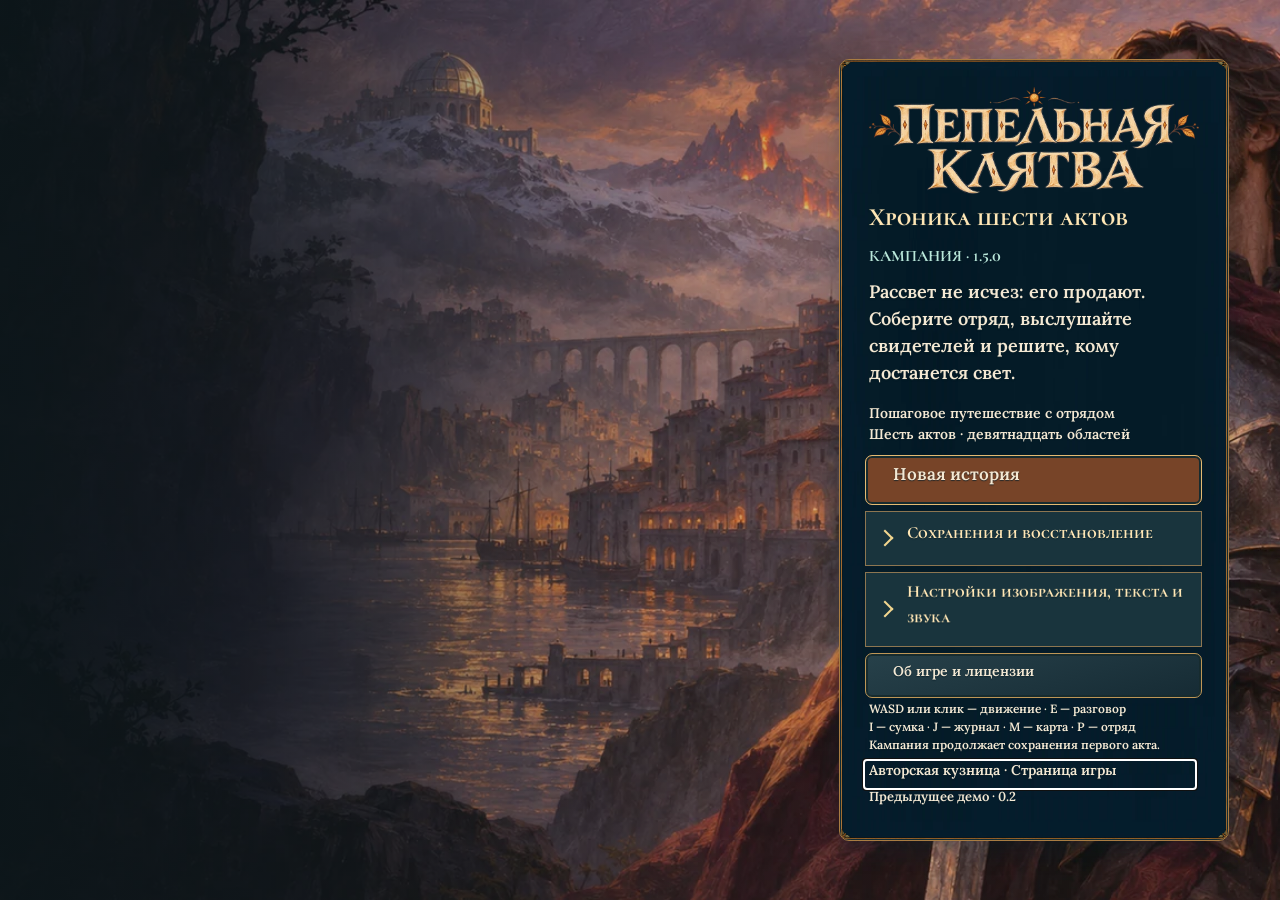
==== commit 433a9ae7: "Release Ashen Oath 1.5.0: equipment, resistance and encounter balance" ====
--- a/act1.html
+++ b/act1.html
@@ -1,5 +1,5 @@
 <!doctype html>
-<html lang="ru"><head><meta charset="utf-8"><meta name="viewport" content="width=device-width,initial-scale=1,viewport-fit=cover,interactive-widget=resizes-content"><meta name="theme-color" content="#132b36"><title>Пепельная клятва · Кампания — Авторская кузница</title><link rel="stylesheet" href="act1.css?v=0.16.0-demo-poster-20261105-0717dfc3104f"><link rel="stylesheet" href="interface-windows.css?v=0.16.0-demo"><link rel="stylesheet" href="navigation.css?v=0.16.0-demo-phonehud2"><link rel="stylesheet" href="quest-arrow.css?v=0.16.0-demo"><link rel="stylesheet" href="loader-ads.css?v=20261113-vk4"><link rel="stylesheet" href="painted.css?v=roads-018"><link rel="stylesheet" href="forged.css?v=forged-019"><link rel="stylesheet" href="campaign.css?v=campaign-140"><link rel="stylesheet" href="companion.css?v=campaign-140"><link rel="stylesheet" href="phone.css?v=campaign-140"></head><body>
+<html lang="ru"><head><meta charset="utf-8"><meta name="viewport" content="width=device-width,initial-scale=1,viewport-fit=cover,interactive-widget=resizes-content"><meta name="theme-color" content="#132b36"><title>Пепельная клятва · Кампания — Авторская кузница</title><link rel="stylesheet" href="act1.css?v=0.16.0-demo-poster-20261105-0717dfc3104f"><link rel="stylesheet" href="interface-windows.css?v=0.16.0-demo"><link rel="stylesheet" href="navigation.css?v=0.16.0-demo-phonehud2"><link rel="stylesheet" href="quest-arrow.css?v=0.16.0-demo"><link rel="stylesheet" href="loader-ads.css?v=20261113-vk4"><link rel="stylesheet" href="painted.css?v=roads-018"><link rel="stylesheet" href="forged.css?v=forged-019"><link rel="stylesheet" href="campaign.css?v=campaign-140"><link rel="stylesheet" href="companion.css?v=campaign-150"><link rel="stylesheet" href="phone.css?v=campaign-140"></head><body>
 <canvas id="actWorld" tabindex="-1" aria-label="Трёхмерный мир Пепельной клятвы"></canvas>
 <div id="saveStatus" class="save-status" role="status" aria-live="polite"></div><div id="actHud" hidden></div><div id="actToast" role="status" aria-live="polite" hidden></div>
 <section id="actMenu"><div id="menuCard" class="menu-card" role="region" aria-label="Главное меню"></div></section>
@@ -16,5 +16,5 @@
 <dialog id="gameModal" class="modal" aria-label="Окно игры"><div id="modalContent" class="panel"></div></dialog>
 <input type="file" id="saveFile" accept=".json,.rpgsave.json" hidden>
 <script src="loader-ads.js?v=20261113-vk4" defer></script>
-<script type="module" src="src/act1/main.js?v=campaign-140"></script>
+<script type="module" src="src/act1/main.js?v=campaign-150"></script>
 </body></html>
--- a/companion.css
+++ b/companion.css
@@ -49,7 +49,7 @@
   gap: 10px;
   align-items: start;
 }
-.workbench-inventory { grid-template-columns: minmax(220px, .9fr) minmax(306px, 1.5fr) minmax(218px, .9fr); }
+.workbench-inventory { grid-template-columns: minmax(224px, 1fr) minmax(342px, 1.4fr) minmax(204px, .78fr); }
 .workbench-development { grid-template-columns: minmax(220px, .82fr) minmax(0, 2fr); }
 .workbench-panel {
   min-width: 0;
@@ -74,11 +74,15 @@
 
 .equipment-paper {
   display: grid;
-  grid-template-columns: minmax(44px, 1fr) minmax(78px, 2.2fr) minmax(44px, 1fr);
-  grid-template-areas: "weapon portrait armor" "charm portrait armor";
+  grid-template-columns: minmax(66px, 1fr) minmax(48px, 1.55fr) minmax(66px, 1fr);
+  grid-template-areas:
+    "helmet portrait charm"
+    "weapon portrait ring"
+    "gloves portrait armor"
+    "belt leggings boots";
   align-items: center;
-  gap: 6px;
-  padding: 10px 4px;
+  gap: 8px 4px;
+  padding: 8px 4px;
   border: 1px solid #5f4b36;
   background: radial-gradient(ellipse, #464138, #14151b 72%);
 }
@@ -94,11 +98,26 @@
   border-radius: 6px;
   box-shadow: 0 4px 20px #0009;
 }
-.equipment-cell { min-width: 0; display: grid; justify-items: center; gap: 2px; }
+.equipment-cell { min-width: 0; display: grid; grid-template-columns: minmax(0,1fr); justify-items: center; align-content: start; gap: 2px; }
+.equipment-cell[data-slot="helmet"] { grid-area: helmet; }
 .equipment-cell[data-slot="weapon"] { grid-area: weapon; }
 .equipment-cell[data-slot="armor"] { grid-area: armor; }
 .equipment-cell[data-slot="charm"] { grid-area: charm; }
-.equipment-cell > .bitmap-text { margin: 0; }
+.equipment-cell[data-slot="gloves"] { grid-area: gloves; }
+.equipment-cell[data-slot="ring"] { grid-area: ring; }
+.equipment-cell[data-slot="belt"] { grid-area: belt; }
+.equipment-cell[data-slot="leggings"] { grid-area: leggings; }
+.equipment-cell[data-slot="boots"] { grid-area: boots; }
+
+.sprite.icons.gear-icon {
+  display: inline-block;
+  background-image: url("assets/act1/painted/equipment.webp?v=campaign-150");
+  background-size: 300% 200%;
+  background-position: var(--gear-x, 0%) var(--gear-y, 0%);
+}
+.gear-icon[data-gear-icon="gloves"],.gear-icon[data-gear-icon="boots"] { --gear-x: 50%; }
+.gear-icon[data-gear-icon="belt"],.gear-icon[data-gear-icon="ring"] { --gear-x: 100%; }
+.gear-icon:is([data-gear-icon="leggings"],[data-gear-icon="boots"],[data-gear-icon="ring"]) { --gear-y: 100%; }
 
 .sheet-vitals { display: grid; gap: 4px; margin: 8px 0; }
 .sheet-meter { display: block; height: 8px; border: 1px solid #715b43; border-radius: 3px; background: #121317; box-shadow: inset 0 1px 3px #0009; }
@@ -109,18 +128,21 @@
 .sheet-experience { margin-block: 9px; }
 .sheet-stats { display: grid; grid-template-columns: repeat(3, minmax(0, 1fr)); gap: 4px; }
 .sheet-stat { padding: 3px; border: 1px solid #6c5238; background: linear-gradient(#2d2726, #191a1e); }
+.sheet-resistances { margin-block: 7px 0; }
+.sheet-resistance-grid { display: grid; grid-template-columns: repeat(2, minmax(0, 1fr)); gap: 4px; margin-block: 5px; }
+.sheet-resistance-grid .sheet-stat { min-width: 0; background: linear-gradient(#233632, #172323); border-color: #516b58; }
 .hero-profile { display: flex; align-items: center; gap: 8px; }
 #gameModal .hero-profile .sprite.sheet-portrait { flex: 0 0 42%; width: 42%; }
 .hero-sheet > .window-disclosure { margin: 6px 0 0; }
 
 .backpack-filters { display: flex; flex-wrap: wrap; align-items: stretch; gap: 4px; margin-bottom: 6px; }
-#gameModal .backpack-filters .paint-button { flex: 1 1 62px; min-height: 44px; padding: 4px 5px; }
+#gameModal .backpack-filters .paint-button { flex: 1 0 auto; min-width: 0; min-height: 44px; padding: 4px 5px; }
 #gameModal .backpack-filters .paint-button[aria-pressed="true"] { border-color: var(--sheet-pale); background: linear-gradient(#755137, #33241f); }
 .backpack-search { display: grid; grid-template-columns: minmax(0, 1fr) 44px; gap: 4px; margin-block: 6px; }
 #gameModal .backpack-search .window-search { background: #14161a; min-height: 44px; }
 #gameModal .backpack-search input { height: 44px; }
 #gameModal .backpack-search button { padding: 5px 10px; }
-#gameModal .backpack-sheet .bag-grid { grid-template-columns: repeat(6, minmax(0, 1fr)); gap: 4px; padding: 3px; background: #101216; border: 1px solid #5f4c36; }
+#gameModal .backpack-sheet .bag-grid { grid-template-columns: repeat(7, minmax(0, 1fr)); gap: 4px; padding: 3px; background: #101216; border: 1px solid #5f4c36; }
 #gameModal .backpack-sheet .bag-grid:empty { display: none; }
 .backpack-tools { display: flex; flex-wrap: wrap; gap: 6px; margin-top: 7px; }
 #gameModal .backpack-tools .paint-button { flex: 1 1 100px; }
@@ -203,6 +225,7 @@
 @media (max-width: 880px) {
   .workbench-inventory { grid-template-columns: minmax(210px, .95fr) minmax(280px, 1.35fr); }
   .workbench-inventory .item-detail { grid-column: 1 / -1; }
+  #gameModal .backpack-sheet .bag-grid { grid-template-columns: repeat(6, minmax(0, 1fr)); }
 }
 
 @media (max-width: 630px) {
@@ -218,8 +241,8 @@
   .workbench-inventory, .workbench-development { grid-template-columns: minmax(0, 1fr); gap: 8px; }
   .workbench-development .talent-sheet { grid-row: 1; }
   .workbench-panel { padding: 8px; }
-  .equipment-paper { grid-template-columns: 72px repeat(3,minmax(0,1fr)); grid-template-areas: "portrait weapon armor charm"; padding: 5px; }
-  #gameModal .equipment-paper .sprite.sheet-portrait { width: 64px; }
+  .equipment-paper { padding: 5px; }
+  #gameModal .equipment-paper .sprite.sheet-portrait { max-width: 115px; }
   .equipment-cell { width: 100%; }
   .equipment-sheet .sheet-vitals { grid-template-columns: repeat(2, minmax(0,1fr)); gap: 7px; }
   .equipment-sheet .sheet-stats { display: none; }
@@ -242,6 +265,12 @@
   #gameModal .backpack-sheet .bag-grid { grid-template-columns: repeat(5, minmax(0,1fr)); }
 }
 
+html[data-compact-ui] #gameModal .companion-bar { display: grid; grid-template-columns: minmax(0, 1fr) auto; }
+html[data-compact-ui] #gameModal .companion-tabs { flex-wrap: nowrap; overflow-x: auto; scrollbar-width: thin; padding: 2px; }
+html[data-compact-ui] #gameModal .companion-tab { flex-shrink: 0; }
+html[data-compact-ui] #gameModal .companion-switch { align-self: start; }
+html[data-compact-ui] #gameModal .backpack-filters { flex-wrap: nowrap; overflow-x: auto; scrollbar-width: thin; padding: 2px; }
+
 @media (hover: hover) and (pointer: fine) {
   #gameModal .touch-drag-switch { display: none; }
 }
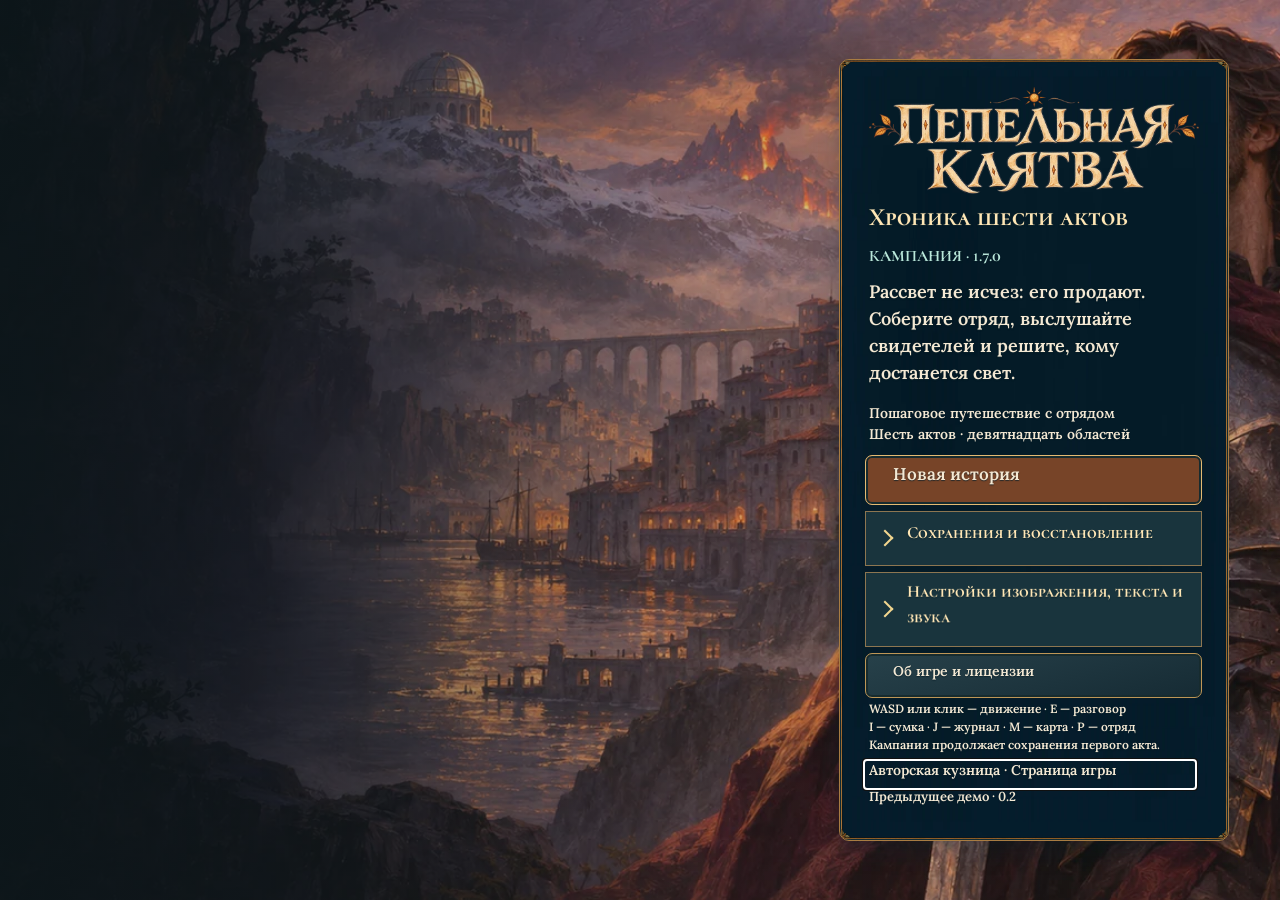
==== commit bb9e3163: "Release Ashen Oath Web 1.7.0 Complete the 100-step progression series. Retune thirty runes, add twel" ====
--- a/act1.html
+++ b/act1.html
@@ -1,5 +1,5 @@
 <!doctype html>
-<html lang="ru"><head><meta charset="utf-8"><meta name="viewport" content="width=device-width,initial-scale=1,viewport-fit=cover,interactive-widget=resizes-content"><meta name="theme-color" content="#132b36"><title>Пепельная клятва · Кампания — Авторская кузница</title><link rel="stylesheet" href="act1.css?v=0.16.0-demo-poster-20261105-0717dfc3104f"><link rel="stylesheet" href="interface-windows.css?v=0.16.0-demo"><link rel="stylesheet" href="navigation.css?v=0.16.0-demo-phonehud2"><link rel="stylesheet" href="quest-arrow.css?v=0.16.0-demo"><link rel="stylesheet" href="loader-ads.css?v=20261113-vk4"><link rel="stylesheet" href="painted.css?v=roads-018"><link rel="stylesheet" href="forged.css?v=forged-019"><link rel="stylesheet" href="campaign.css?v=campaign-140"><link rel="stylesheet" href="companion.css?v=campaign-150"><link rel="stylesheet" href="phone.css?v=campaign-140"></head><body>
+<html lang="ru"><head><meta charset="utf-8"><meta name="viewport" content="width=device-width,initial-scale=1,viewport-fit=cover,interactive-widget=resizes-content"><meta name="theme-color" content="#132b36"><title>Пепельная клятва · Кампания — Авторская кузница</title><link rel="stylesheet" href="act1.css?v=0.16.0-demo-poster-20261105-0717dfc3104f"><link rel="stylesheet" href="interface-windows.css?v=0.16.0-demo"><link rel="stylesheet" href="navigation.css?v=0.16.0-demo-phonehud2"><link rel="stylesheet" href="quest-arrow.css?v=0.16.0-demo"><link rel="stylesheet" href="loader-ads.css?v=20261113-vk4"><link rel="stylesheet" href="painted.css?v=roads-018"><link rel="stylesheet" href="forged.css?v=forged-019"><link rel="stylesheet" href="campaign.css?v=campaign-140"><link rel="stylesheet" href="companion.css?v=campaign-170"><link rel="stylesheet" href="phone.css?v=campaign-140"></head><body>
 <canvas id="actWorld" tabindex="-1" aria-label="Трёхмерный мир Пепельной клятвы"></canvas>
 <div id="saveStatus" class="save-status" role="status" aria-live="polite"></div><div id="actHud" hidden></div><div id="actToast" role="status" aria-live="polite" hidden></div>
 <section id="actMenu"><div id="menuCard" class="menu-card" role="region" aria-label="Главное меню"></div></section>
@@ -16,5 +16,5 @@
 <dialog id="gameModal" class="modal" aria-label="Окно игры"><div id="modalContent" class="panel"></div></dialog>
 <input type="file" id="saveFile" accept=".json,.rpgsave.json" hidden>
 <script src="loader-ads.js?v=20261113-vk4" defer></script>
-<script type="module" src="src/act1/main.js?v=campaign-150"></script>
+<script type="module" src="src/act1/main.js?v=campaign-170"></script>
 </body></html>
--- a/companion.css
+++ b/companion.css
@@ -169,6 +169,8 @@
 #gameModal .workbench-inventory .item-slot .sprite.icons { width: min(80%, 50px); height: auto; aspect-ratio: 1; }
 #gameModal .workbench-inventory .item-slot[data-rarity="uncommon"] { border-color: #84ae78; background: radial-gradient(#385143, #202b24 78%); }
 #gameModal .workbench-inventory .item-slot[data-rarity="rare"] { border-color: #93ace0; background: radial-gradient(#3b4866, #222339 78%); }
+#gameModal .workbench-inventory .item-slot[data-rarity="epic"] { border-color: #b48be7; background: radial-gradient(#58416e, #2e233c 78%); }
+#gameModal .workbench-inventory .item-slot[data-rarity="legendary"] { border-color: #e5ac6b; background: radial-gradient(#714829, #3a2520 78%); }
 #gameModal .workbench-inventory .item-slot.selected { border-color: #ffe09e; box-shadow: inset 0 0 0 2px #e5b96c, inset 0 0 16px #b6813a75; }
 #gameModal .workbench-inventory .item-slot:hover { border-color: var(--sheet-pale); }
 #gameModal .workbench-inventory .item-slot img.qty { width: min(52%, 27px); min-height: 0; padding: 0; right: 1px; bottom: 2px; }
@@ -179,7 +181,7 @@
 .workbench-inventory .item-detail .paint-button { max-width: 100%; }
 
 .talent-points { border: 1px solid #a27d47; border-radius: 4px; padding: 0 5px; background: #1c2527; }
-.talent-tabs { display: grid; grid-template-columns: repeat(4, minmax(0, 1fr)); gap: 5px; margin: 7px 0 10px; }
+.talent-tabs { display: grid; grid-template-columns: repeat(3, minmax(0, 1fr)); gap: 5px; margin: 7px 0 10px; }
 #gameModal .talent-tabs .paint-button { min-width: 0; min-height: 50px; gap: 6px; padding: 3px 6px; background: linear-gradient(#393035, #25222a); }
 #gameModal .talent-tabs .paint-button[aria-pressed="true"] { border-color: var(--sheet-pale); box-shadow: inset 0 0 0 1px #bfa069; }
 #gameModal .talent-tabs [data-tone="ember"][aria-pressed="true"] { background: linear-gradient(#6c3428, #392027); }
@@ -190,6 +192,22 @@
 .talent-route,
 .ability-grid { display: grid; grid-template-columns: repeat(3, minmax(0, 1fr)); gap: 8px; padding: 0; margin: 0; }
 .talent-route { list-style: none; }
+.talent-route.specialization-route { grid-template-columns: repeat(2, minmax(0,1fr)); }
+.specialization-route > .talent-step:first-child { grid-column: 1 / -1; width: min(100%, 270px); justify-self: center; }
+.specialization-route .talent-step .talent-tier::after { display: none; }
+.attribute-grid { display: grid; grid-template-columns: repeat(auto-fit, minmax(min(100%,225px),1fr)); gap: 6px; }
+.attribute-row { display: grid; grid-template-columns: 48px minmax(0,1fr) 44px; align-items: center; gap: 6px; padding: 6px; min-width: 0; border: 1px solid #766550; background: #242029; border-radius: 4px; }
+.attribute-row .ability-art { width: 46px; height: 46px; }
+.attribute-controls { display: grid; gap: 4px; }
+.attribute-row .paint-button { min-width: 0; min-height: 44px; padding-inline: 4px; }
+.attribute-copy { display: grid; align-content: center; gap: 3px; min-width: 0; }
+.companion-tab { position: relative; }
+html:not([data-compact-ui]) #actHud[data-mode="battle"] .battle-intel[open] { z-index: 9; }
+.development-ready { width: 7px; height: 7px; border-radius: 50%; background: #eacb76; position: absolute; right: 6px; top: 5px; }
+#gameModal .item-slot[data-favorite="true"]::after { content: ''; position: absolute; right: 5px; top: 5px; width: 7px; height: 7px; transform: rotate(45deg); background: #eacb76; border-radius: 1px; pointer-events: none; }
+.bag-quality-options { display: flex; flex-wrap: wrap; gap: 4px; margin-top: 4px; }
+#gameModal .bag-quality-options .paint-button { flex: 1 1 92px; min-width: 0; min-height: 36px; }
+#gameModal .bag-quality-options .paint-button[aria-pressed="true"], #gameModal .backpack-tools [data-focus-key="bag-favorites"][aria-pressed="true"] { border-color: var(--sheet-pale); background: #3d4132; }
 .talent-step { position: relative; min-width: 0; padding: 4px; border: 1px solid #66584d; border-radius: 4px; background: #191a20; }
 .talent-step[data-state="available"] { border-color: #d59f65; background: linear-gradient(#512b27, #2d2228); }
 .talent-step[data-state="learned"] { border-color: #b2aa68; background: linear-gradient(#40432e, #2c2e26); }
@@ -253,7 +271,8 @@
 @media (max-width: 440px) {
   #gameModal .talent-tabs { display: flex; flex-wrap: wrap; }
   #gameModal .talent-tabs .paint-button { flex: 1 1 120px; }
-  .talent-route { grid-template-columns: 1fr; }
+  .talent-route, .talent-route.specialization-route { grid-template-columns: 1fr; }
+  .specialization-route > .talent-step:first-child { width: 100%; }
   .ability-grid { grid-template-columns: repeat(2, minmax(0, 1fr)); }
   .talent-step { display: grid; grid-template-columns: 32px minmax(0,1fr) auto; gap: 4px; align-items: stretch; }
   .talent-step .talent-tier { display: grid; align-content: center; margin: 0; border: 0; }
@@ -265,10 +284,17 @@
   #gameModal .backpack-sheet .bag-grid { grid-template-columns: repeat(5, minmax(0,1fr)); }
 }
 
+html[data-compact-ui] #gameModal .workbench-development { grid-template-columns: minmax(0,1fr); gap: 8px; }
+html[data-compact-ui] #gameModal .workbench-development .talent-sheet { grid-row: 1; }
+html[data-compact-ui] #gameModal .bag-quality-options { display: grid; grid-template-columns: repeat(2, minmax(0,1fr)); }
+html[data-compact-ui] #gameModal .bag-quality-options .paint-button { min-height: 44px; }
+
 html[data-compact-ui] #gameModal .companion-bar { display: grid; grid-template-columns: minmax(0, 1fr) auto; }
 html[data-compact-ui] #gameModal .companion-tabs { flex-wrap: nowrap; overflow-x: auto; scrollbar-width: thin; padding: 2px; }
 html[data-compact-ui] #gameModal .companion-tab { flex-shrink: 0; }
 html[data-compact-ui] #gameModal .companion-switch { align-self: start; }
+html[data-compact-ui] #gameModal .backpack-tools { display: grid; grid-template-columns: repeat(2, minmax(0,1fr)); }
+html[data-compact-ui] #gameModal .backpack-tools .touch-drag-switch { grid-column: 1 / -1; }
 html[data-compact-ui] #gameModal .backpack-filters { flex-wrap: nowrap; overflow-x: auto; scrollbar-width: thin; padding: 2px; }
 
 @media (hover: hover) and (pointer: fine) {
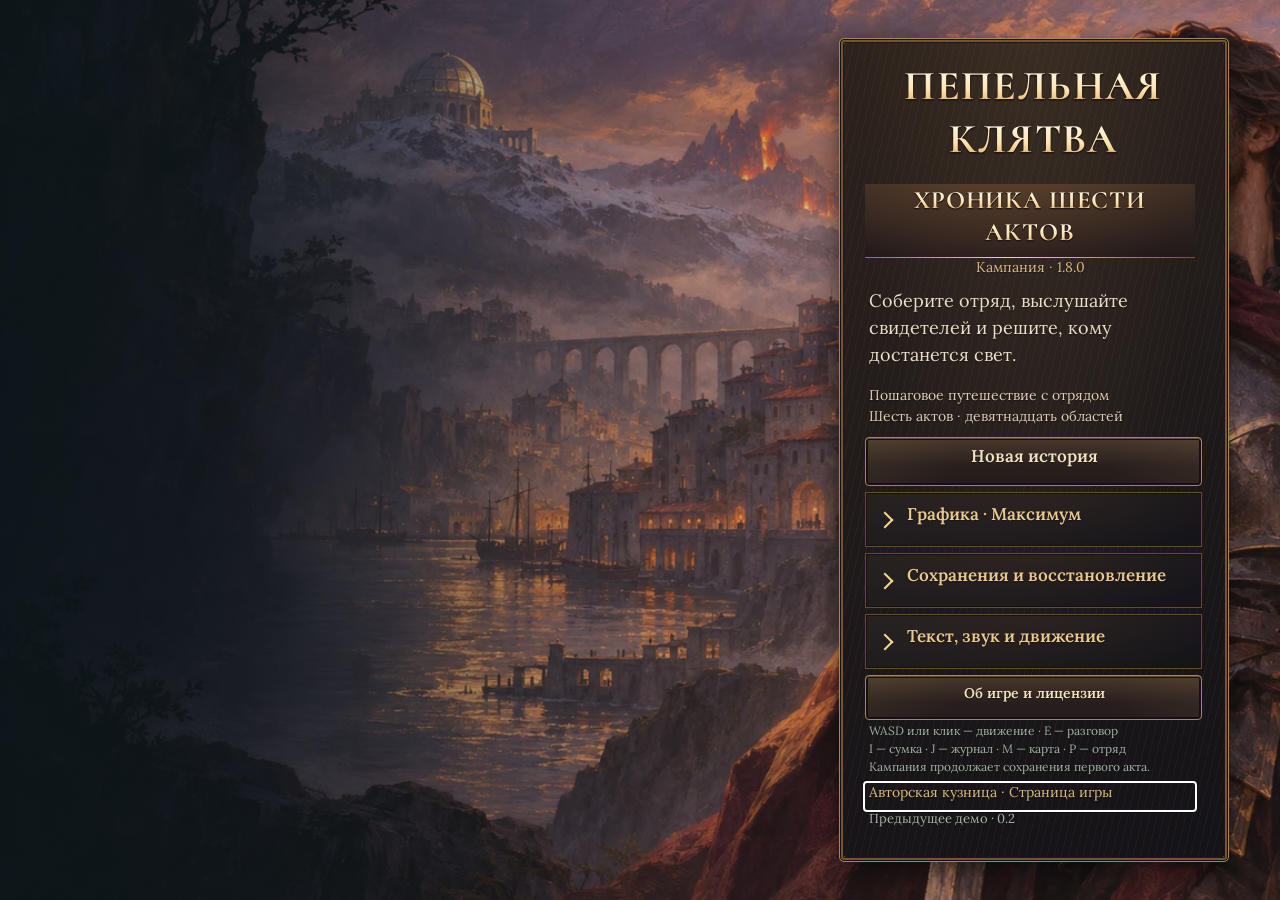
==== commit 2bfb2fea: "Release Ashen Oath Web 1.8.0 from visual release bundle Publish the six-act campaign with revised eq" ====
--- a/act1.html
+++ b/act1.html
@@ -1,5 +1,5 @@
 <!doctype html>
-<html lang="ru"><head><meta charset="utf-8"><meta name="viewport" content="width=device-width,initial-scale=1,viewport-fit=cover,interactive-widget=resizes-content"><meta name="theme-color" content="#132b36"><title>Пепельная клятва · Кампания — Авторская кузница</title><link rel="stylesheet" href="act1.css?v=0.16.0-demo-poster-20261105-0717dfc3104f"><link rel="stylesheet" href="interface-windows.css?v=0.16.0-demo"><link rel="stylesheet" href="navigation.css?v=0.16.0-demo-phonehud2"><link rel="stylesheet" href="quest-arrow.css?v=0.16.0-demo"><link rel="stylesheet" href="loader-ads.css?v=20261113-vk4"><link rel="stylesheet" href="painted.css?v=roads-018"><link rel="stylesheet" href="forged.css?v=forged-019"><link rel="stylesheet" href="campaign.css?v=campaign-140"><link rel="stylesheet" href="companion.css?v=campaign-170"><link rel="stylesheet" href="phone.css?v=campaign-140"></head><body>
+<html lang="ru"><head><meta charset="utf-8"><meta name="viewport" content="width=device-width,initial-scale=1,viewport-fit=cover,interactive-widget=resizes-content"><meta name="theme-color" content="#132b36"><title>Пепельная клятва · Кампания — Авторская кузница</title><link rel="stylesheet" href="act1.css?v=0.16.0-demo-poster-20261105-0717dfc3104f"><link rel="stylesheet" href="interface-windows.css?v=0.16.0-demo"><link rel="stylesheet" href="navigation.css?v=0.16.0-demo-phonehud2"><link rel="stylesheet" href="quest-arrow.css?v=0.16.0-demo"><link rel="stylesheet" href="loader-ads.css?v=20261113-vk4"><link rel="stylesheet" href="painted.css?v=roads-018"><link rel="stylesheet" href="forged.css?v=forged-019"><link rel="stylesheet" href="campaign.css?v=campaign-140"><link rel="stylesheet" href="companion.css?v=campaign-170"><link rel="stylesheet" href="phone.css?v=campaign-140"><link rel="preload" href="assets/act1/fonts/CormorantSC-Bold.woff" as="font" type="font/woff" crossorigin><link rel="preload" href="assets/act1/fonts/Lora-Variable.woff" as="font" type="font/woff" crossorigin><link rel="stylesheet" href="panel-theme.css?v=campaign-180"></head><body>
 <canvas id="actWorld" tabindex="-1" aria-label="Трёхмерный мир Пепельной клятвы"></canvas>
 <div id="saveStatus" class="save-status" role="status" aria-live="polite"></div><div id="actHud" hidden></div><div id="actToast" role="status" aria-live="polite" hidden></div>
 <section id="actMenu"><div id="menuCard" class="menu-card" role="region" aria-label="Главное меню"></div></section>
@@ -16,5 +16,5 @@
 <dialog id="gameModal" class="modal" aria-label="Окно игры"><div id="modalContent" class="panel"></div></dialog>
 <input type="file" id="saveFile" accept=".json,.rpgsave.json" hidden>
 <script src="loader-ads.js?v=20261113-vk4" defer></script>
-<script type="module" src="src/act1/main.js?v=campaign-170"></script>
+<script type="module" src="src/act1/main.js?v=visual-180"></script>
 </body></html>
--- a/panel-theme.css
+++ b/panel-theme.css
@@ -0,0 +1,295 @@
+/* Painted views and bitmap labels share these bronze frames and dark surfaces. */
+:root {
+  --bronze-rim: #a68753;
+  --bronze-bright: #eccb8b;
+  --bronze-seam: #684c32;
+  --bronze-shade: #2b1b16;
+  --panel-stone:
+    radial-gradient(ellipse at 50% -12%, #64503848, transparent 64%),
+    repeating-linear-gradient(103deg, #b48d5410 0 1px, transparent 1px 7px),
+    linear-gradient(155deg, #2d231d, #191619 72%, #141318);
+  --panel-inset:
+    radial-gradient(ellipse at 50% 0%, #47332455, transparent 85%),
+    linear-gradient(158deg, #252021, #141419);
+  --panel-corners:
+    linear-gradient(135deg, #d1ae72 0 23%, #725029 24% 38%, transparent 39%) left top / var(--corner-size, 12px) var(--corner-size, 12px) no-repeat,
+    linear-gradient(225deg, #d1ae72 0 23%, #725029 24% 38%, transparent 39%) right top / var(--corner-size, 12px) var(--corner-size, 12px) no-repeat,
+    linear-gradient(45deg, #d1ae72 0 23%, #725029 24% 38%, transparent 39%) left bottom / var(--corner-size, 12px) var(--corner-size, 12px) no-repeat,
+    linear-gradient(315deg, #d1ae72 0 23%, #725029 24% 38%, transparent 39%) right bottom / var(--corner-size, 12px) var(--corner-size, 12px) no-repeat;
+  --panel-bevel:
+    inset 0 0 0 1px #160f12,
+    inset 0 0 0 3px #735533,
+    inset 0 0 0 4px #211719;
+  --title-plate:
+    linear-gradient(90deg, #9c7330, #f3d69a 43%, #dcb778 59%, #73512a) center bottom / 100% 1px no-repeat,
+    radial-gradient(ellipse at 44% -60%, #96673b77, transparent 88%),
+    linear-gradient(#382a22, #21191b);
+  --button-bronze:
+    linear-gradient(100deg, #cba56b14, transparent 27%, transparent 73%, #cba56b12),
+    linear-gradient(#49382c, #281f1d 61%, #241b1b);
+  --button-ruby: linear-gradient(155deg, #854a35, #502a29 57%, #351d22);
+  --button-bevel:
+    inset 0 1px 0 #f2d19751,
+    inset 0 0 0 2px #170f13,
+    inset 0 -2px 0 #09070a8a;
+}
+
+body { font-family: Lora, Georgia, serif; }
+
+.menu-card, #gameModal #modalContent {
+  background: var(--panel-corners), var(--panel-stone);
+  border-color: var(--bronze-rim);
+  border-radius: 5px;
+  box-shadow: var(--panel-bevel), 0 10px 27px #090608a8;
+}
+
+.menu-card::before, #gameModal #modalContent::before, #actHud .panel::before {
+  content: none;
+}
+
+#gameModal[data-companion-view] {
+  --sheet-gold: var(--bronze-rim);
+  --sheet-pale: var(--bronze-bright);
+  border-color: var(--bronze-rim);
+  border-radius: 5px;
+  box-shadow: 0 0 0 2px var(--bronze-shade), 0 0 0 3px #6f5436, 0 16px 45px #060409d9;
+}
+
+#gameModal[data-companion-view] #modalContent { border-radius: 4px; }
+#gameModal #modalContent .modal-header {
+  background: var(--title-plate);
+  border-color: var(--bronze-rim);
+  box-shadow: inset 0 1px 0 #d4ad714d, 0 1px 0 #170f12;
+}
+
+.menu-card > .painted-act-title {
+  background: var(--title-plate);
+  padding-block: 2px;
+}
+
+:is(.menu-card, #gameModal, #actHud) .paint-button {
+  border-color: var(--bronze-rim);
+  border-radius: 4px;
+  background: var(--button-bronze);
+  box-shadow: var(--button-bevel);
+}
+
+:is(.menu-card, #gameModal, #actHud) .paint-button:hover:not(:disabled) {
+  border-color: #d5ab71;
+  background: linear-gradient(#624a36, #36271f);
+}
+
+:is(.menu-card, #gameModal, #actHud) .paint-button:active:not(:disabled) {
+  border-color: var(--bronze-bright);
+  background: linear-gradient(#35241f, #53402b);
+}
+
+:is(.menu-card, #gameModal, #actHud) .paint-button:focus-visible,
+#gameModal #modalContent summary:focus-visible {
+  outline: 2px solid #f8dfad;
+  outline-offset: 2px;
+}
+
+:is(.menu-card, #gameModal, #actHud) .paint-button:is([aria-pressed="true"], .selected, .chosen-action, .chosen-target):not(:disabled),
+#actHud .paint-button[data-hud-fold][aria-expanded="true"] {
+  border-color: var(--bronze-bright);
+  background: var(--button-ruby);
+  box-shadow: var(--button-bevel), inset 0 -3px 0 #d7a65c;
+}
+
+:is(.menu-card, #gameModal, #actHud) .paint-button:disabled {
+  opacity: .63;
+  border-color: #746450;
+  background: linear-gradient(#363031, #242126);
+  box-shadow: inset 0 0 0 1px #17151a;
+}
+
+.menu-card > .paint-button[data-focus-key="new-story"]:not(:disabled),
+#gameModal #modalContent .modal-close:not(:disabled),
+#gameModal #modalContent .talent-add:not(:disabled) {
+  background: var(--button-ruby);
+  border-color: #d1a269;
+}
+
+.menu-card > .paint-button[data-focus-key="new-story"]:hover:not(:disabled),
+#gameModal #modalContent .modal-close:hover:not(:disabled),
+#gameModal #modalContent .talent-add:hover:not(:disabled) {
+  background: linear-gradient(#97533a, #552b2b);
+  border-color: var(--bronze-bright);
+}
+
+.menu-card .graphics-presets,
+.menu-card .window-disclosure, #gameModal #modalContent .window-disclosure {
+  border-color: var(--bronze-seam);
+  background: var(--panel-inset);
+  box-shadow: inset 0 0 0 1px #141017;
+}
+
+.menu-card .graphics-options {
+  display: grid;
+  grid-template-columns: repeat(2, minmax(0, 1fr));
+  gap: 5px;
+}
+
+.menu-card .graphics-options > .paint-button {
+  min-width: 0;
+  margin: 0;
+}
+
+html[data-compact-ui] #gameModal .talent-tabs {
+  display: grid;
+  grid-template-columns: repeat(2, minmax(0, 1fr));
+}
+
+@media (max-width: 430px) {
+  html[data-compact-ui] #gameModal .talent-tabs {
+    grid-template-columns: minmax(0, 1fr);
+  }
+}
+
+.menu-card .window-disclosure[open] > summary,
+#gameModal #modalContent .window-disclosure[open] > summary {
+  background: var(--title-plate);
+}
+
+#gameModal #modalContent :is(.workbench-panel, .item-detail, .talent-inspector, .window-compare, .window-choice-card,
+  .ui100-summary, .act-map-detail, .window-wallet, .attribute-row, .bag-quality-options, .field-healing) {
+  background: var(--panel-inset);
+  border-color: var(--bronze-seam);
+}
+
+#gameModal #modalContent .dialogue-row {
+  background: var(--panel-inset);
+  box-shadow: inset 0 0 0 1px var(--bronze-seam);
+  border-radius: 4px;
+  padding: clamp(7px, 1.4vw, 14px);
+}
+
+#gameModal #modalContent :is(.window-dialogue-advance, .window-dialogue-decisions) {
+  border-color: var(--bronze-rim);
+}
+
+.combat-tooltip, .drag-feedback {
+  background: var(--panel-inset);
+  border-color: var(--bronze-rim);
+}
+
+#gameModal #modalContent .workbench-panel {
+  background: var(--panel-corners), var(--panel-stone);
+  border-color: var(--bronze-rim);
+  box-shadow: inset 0 0 0 1px #171014, inset 0 0 0 3px #805d363f;
+}
+
+#gameModal #modalContent :is(.workbench-heading, .talent-tier) {
+  background: var(--title-plate);
+  border-color: var(--bronze-seam);
+}
+
+#gameModal #modalContent .equipment-paper {
+  background:
+    radial-gradient(ellipse at 51% 31%, #bd916264, transparent 70%),
+    repeating-linear-gradient(75deg, #391d1720 0 1px, transparent 1px 6px),
+    linear-gradient(155deg, #684a32, #432e25 64%, #2b201f);
+  border-color: #977049;
+  box-shadow: inset 0 0 0 2px #322117, inset 0 0 0 3px #cca16b52;
+}
+
+#gameModal #modalContent :is(.sheet-portrait, .companion-thumb, .item-detail > .sprite.icons) {
+  border-color: #c09a65;
+  background-color: #22171b;
+  box-shadow: 0 0 0 1px #231516, 0 0 0 2px #8d653c76;
+}
+
+#gameModal #modalContent .backpack-sheet .bag-grid {
+  background: repeating-linear-gradient(90deg, #382824 0 1px, #1a161a 1px 6px);
+  border-color: #74583b;
+  box-shadow: inset 0 0 0 1px #151116;
+}
+
+#gameModal #modalContent .workbench-inventory .item-slot {
+  --slot-light: #49392b;
+  --slot-dark: #211a1f;
+  --slot-border: #8c6844;
+  background: radial-gradient(ellipse at 50% 34%, var(--slot-light), var(--slot-dark) 83%);
+  border-color: var(--slot-border);
+  border-radius: 3px;
+  box-shadow: inset 0 0 0 1px #0d0b0e, inset 0 -2px 0 #875c343f;
+}
+
+#gameModal #modalContent .workbench-inventory .item-slot[data-filled="false"] {
+  --slot-light: #292124;
+  --slot-dark: #1c181d;
+  --slot-border: #6b523c;
+}
+
+#gameModal #modalContent .workbench-inventory .item-slot[data-rarity="uncommon"] {
+  --slot-light: #375147; --slot-dark: #202a24; --slot-border: #90a978;
+}
+#gameModal #modalContent .workbench-inventory .item-slot[data-rarity="rare"] {
+  --slot-light: #384b6a; --slot-dark: #232538; --slot-border: #87a6d2;
+}
+#gameModal #modalContent .workbench-inventory .item-slot[data-rarity="epic"] {
+  --slot-light: #564171; --slot-dark: #2c2038; --slot-border: #b68ad1;
+}
+#gameModal #modalContent .workbench-inventory .item-slot[data-rarity="legendary"] {
+  --slot-light: #775031; --slot-dark: #362320; --slot-border: #e3ad76;
+}
+
+#gameModal #modalContent .workbench-inventory .item-slot:hover {
+  border-color: #d2b481;
+}
+
+#gameModal #modalContent .workbench-inventory .item-slot.selected {
+  border-color: var(--bronze-bright);
+  box-shadow: inset 0 0 0 2px #ddac61, inset 0 0 10px #cf8c4b70;
+}
+
+#gameModal #modalContent .talent-step {
+  background: var(--panel-inset);
+  border-color: #675540;
+}
+#gameModal #modalContent .talent-step[data-state="available"] {
+  background: linear-gradient(#63382c, #2a2023);
+  border-color: #d09865;
+}
+#gameModal #modalContent .talent-step[data-state="learned"] {
+  background: linear-gradient(#45452e, #272a22);
+  border-color: #b2a36c;
+}
+#gameModal .talent-tabs .paint-button:not([aria-pressed="true"]) { background: var(--button-bronze); }
+
+.loading-card, #actHud[data-mode] .panel, #actHud[data-mode] .nav50-minimap {
+  --corner-size: 8px;
+  background: var(--panel-corners), var(--panel-inset);
+  border-color: var(--bronze-rim);
+  box-shadow: inset 0 0 0 1px #171014, 0 3px 10px #0603098c;
+}
+
+#actHud[data-mode] .battle-panel { background: var(--panel-corners), var(--panel-inset); }
+#actHud[data-mode="battle"] :is(.combat-info, .battle-log, .battle-intel, .turn-order, .battle-items) {
+  background: var(--panel-inset);
+  border-color: var(--bronze-rim);
+}
+
+#actHud .party-card.active {
+  border-color: var(--bronze-bright);
+  box-shadow: inset 0 0 0 2px #794333, 0 0 0 1px #be8c56;
+}
+
+#actHud[data-mode="battle"] .turn-entry.enemy:not(.current) { background: linear-gradient(#58342d, #2e2126); }
+#actHud[data-mode="battle"] .turn-entry.current {
+  background: linear-gradient(#74523a, #392722);
+  border-color: var(--bronze-bright);
+}
+
+@media (max-width: 760px), (max-height: 510px) {
+  :root { --corner-size: 8px; }
+  .menu-card, #gameModal #modalContent {
+    box-shadow: inset 0 0 0 1px #1b1218, inset 0 0 0 2px #785733;
+  }
+  #gameModal[data-companion-view] { box-shadow: 0 0 0 1px #59412e; }
+}
+
+@media (orientation: landscape) and (max-height: 390px) {
+  .menu-card > .painted-act-title, .menu-card > .menu-description { display: none; }
+}
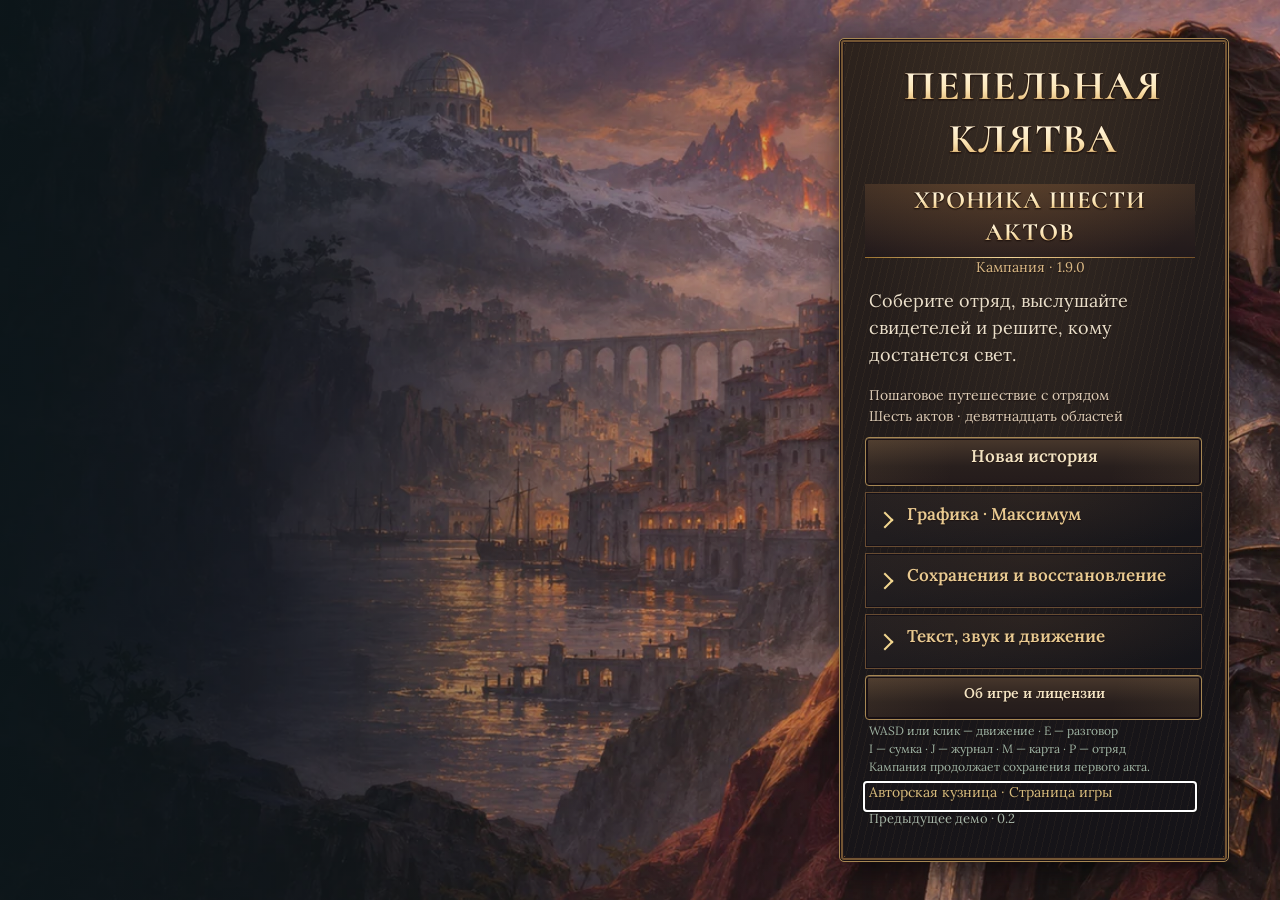
==== commit e8662e82: "Release Ashen Oath Web 1.9.0 Use baked Blender animation curves across character profiles, clarify b" ====
--- a/act1.html
+++ b/act1.html
@@ -16,5 +16,5 @@
 <dialog id="gameModal" class="modal" aria-label="Окно игры"><div id="modalContent" class="panel"></div></dialog>
 <input type="file" id="saveFile" accept=".json,.rpgsave.json" hidden>
 <script src="loader-ads.js?v=20261113-vk4" defer></script>
-<script type="module" src="src/act1/main.js?v=visual-180"></script>
+<script type="module" src="src/act1/main.js?v=motion-190"></script>
 </body></html>
